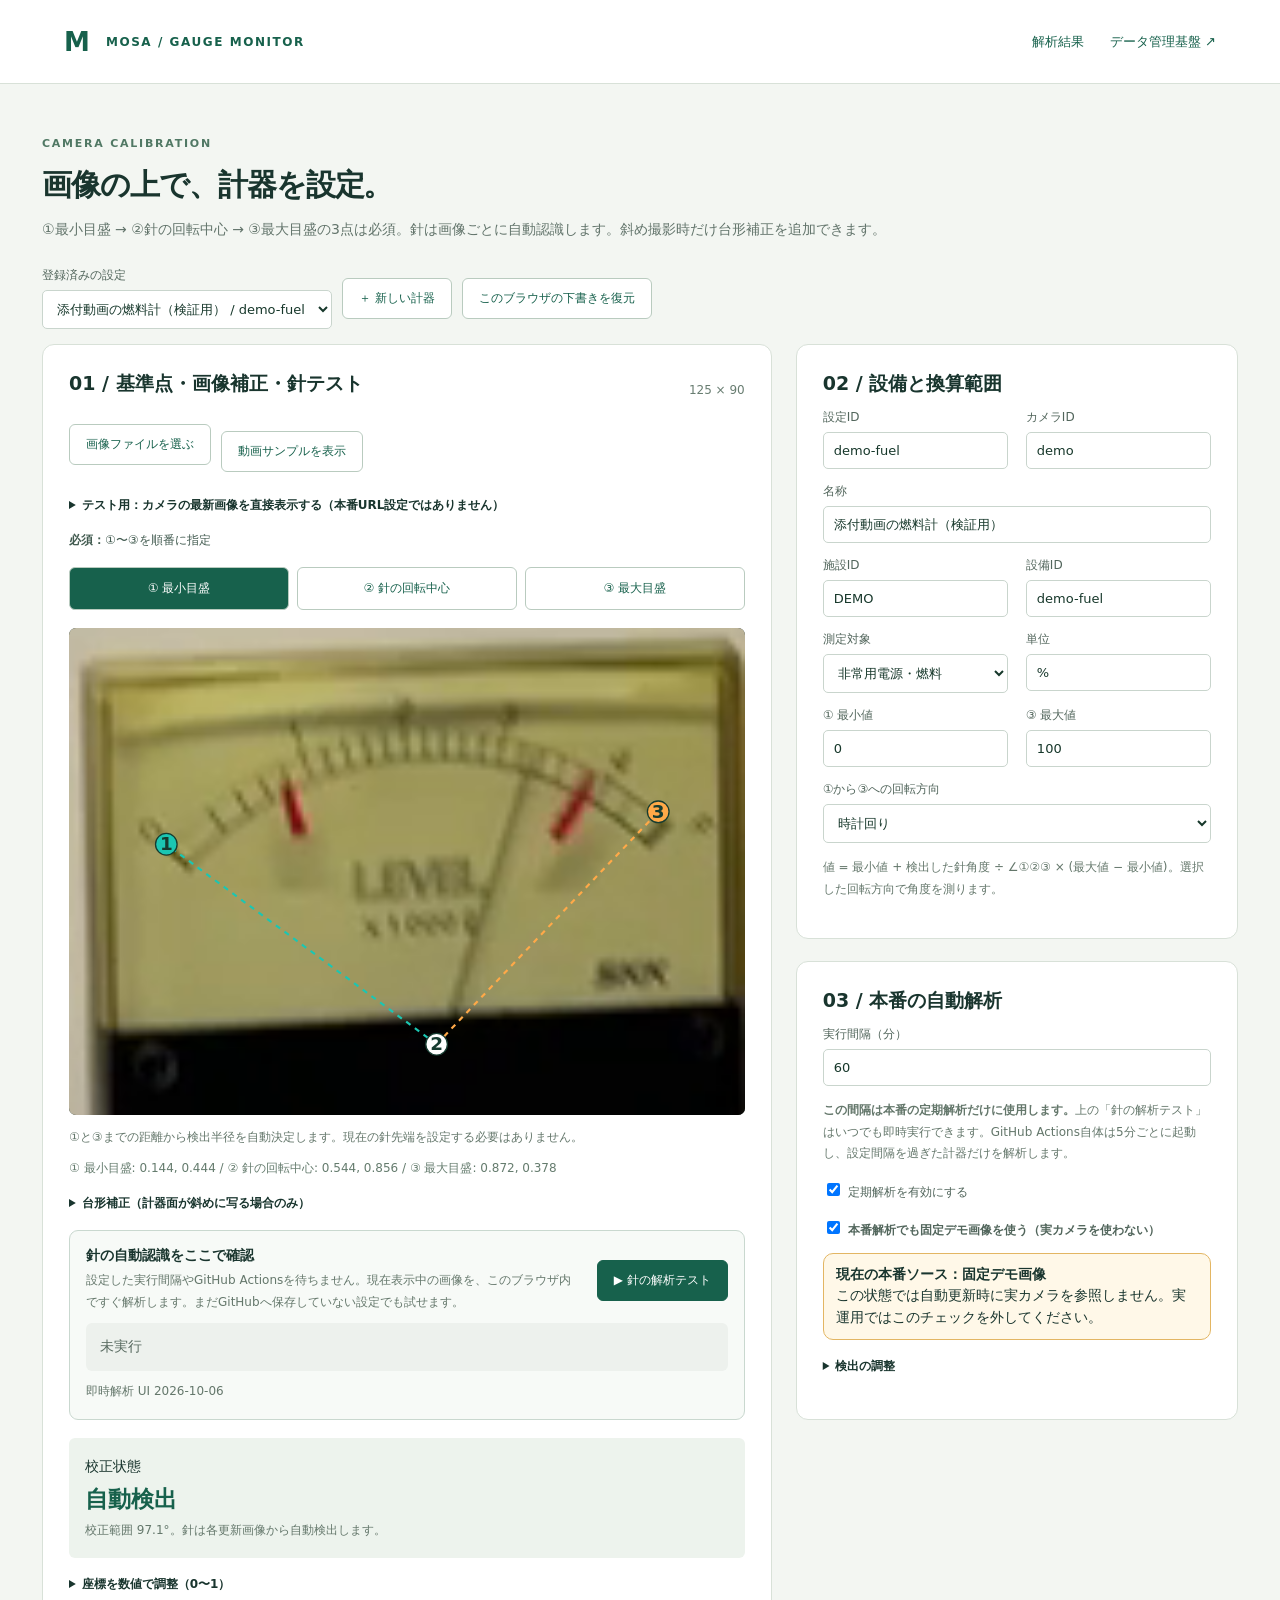
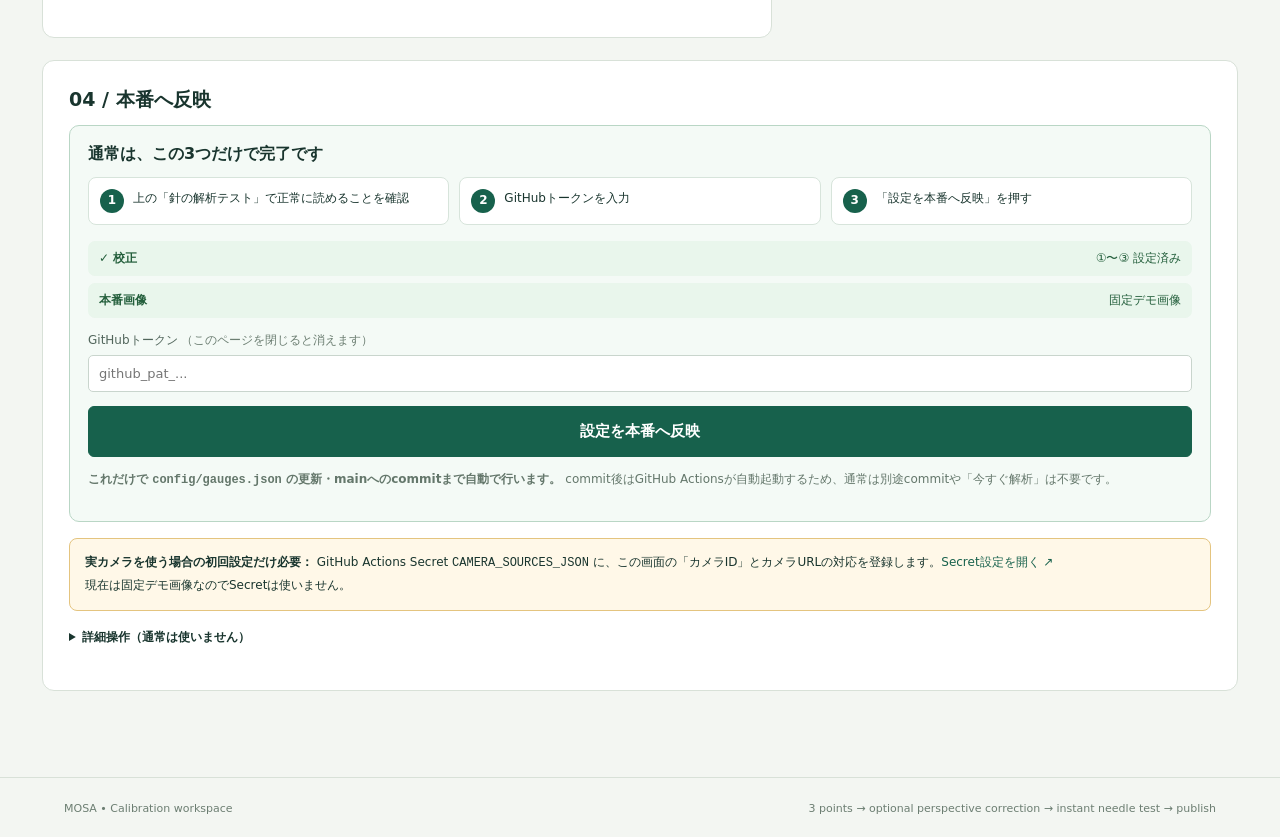
==== docs/settings.html @ cff56ff4 "update" ====
<!doctype html><html lang="ja"><head><meta charset="utf-8"><meta name="viewport" content="width=device-width,initial-scale=1"><title>カメラ・解析設定 | MOSA</title><link rel="stylesheet" href="assets/style.css"></head><body>
<header><a class="brand" href="./">M <span>MOSA / GAUGE MONITOR</span></a><nav><a href="./">解析結果</a><a href="https://mosa-github.github.io/data_test_server_page/">データ管理基盤 ↗</a></nav></header><main>
<div class="subhero"><p class="eyebrow">CAMERA CALIBRATION</p><h1>画像の上で、計器を設定。</h1><p class="muted">①最小目盛 → ②針の回転中心 → ③最大目盛の3点は必須。針は画像ごとに自動認識します。斜め撮影時だけ台形補正を追加できます。</p></div>
<div class="toolbar"><label style="min-width:250px;margin:0">登録済みの設定<select id="gaugeSelect"></select></label><button id="newGauge">＋ 新しい計器</button><button id="restore">このブラウザの下書きを復元</button></div>
<form id="settingsForm"><div class="layout"><div><section class="panel"><div class="section-title"><h2>01 / 基準点・画像補正・針テスト</h2><span id="imageSize"></span></div><div class="toolbar"><label class="button">画像ファイルを選ぶ<input id="imageFile" type="file" accept="image/png,image/jpeg,image/webp" hidden></label><button type="button" id="demoImage">動画サンプルを表示</button></div>
<details><summary>テスト用：カメラの最新画像を直接表示する（本番URL設定ではありません）</summary><div><label>テスト表示用の最新JPEG URL（このタブ内のみ。保存・公開しません）<input id="imageUrl" type="url" autocomplete="off" placeholder="https://camera.mosademy.tech/camera/latest/1?token=..."></label><button type="button" id="loadCamera">画像を取得</button><p class="hint">ここで入力するURLは<strong>即時テスト表示専用</strong>で、本番の自動更新には保存されません。本番は下の「カメラID」とGitHub Actions Secret <code>CAMERA_SOURCES_JSON</code> の対応を使います。ブラウザ内の「針の解析テスト」で画素を読むにはカメラ側のCORS許可が必要です。設置角度・画角が変わったときは再校正が必要です。</p></div></details>
<p class="step-caption"><strong>必須：</strong>①〜③を順番に指定</p><div class="point-buttons"><button type="button" data-point="min" class="active">① 最小目盛</button><button type="button" data-point="center">② 針の回転中心</button><button type="button" data-point="max">③ 最大目盛</button></div>
<div class="stage"><div class="image-wrap"><img id="cameraImage" alt="校正する計器の画像" referrerpolicy="no-referrer"><svg id="overlay" aria-label="画像上をクリックして基準点を指定"></svg></div></div>
<p class="hint">①と③までの距離から検出半径を自動決定します。現在の針先端を設定する必要はありません。</p><div id="pointList" class="point-list"></div>
<details id="perspectiveDetails"><summary>台形補正（計器面が斜めに写る場合のみ）</summary><div><label><input id="perspective_enabled" type="checkbox">台形補正を有効にする</label><p class="hint">正面から撮れていて計器面が長方形ならOFFのままで構いません。ONにした場合、計器の平面部分の四隅を<strong>左上 → 右上 → 右下 → 左下</strong>の順に指定します。①〜③は元画像上で指定したままで、解析時に自動補正します。</p><div id="perspectiveControls"><div class="perspective-buttons"><button type="button" data-warp="tl">左上</button><button type="button" data-warp="tr">右上</button><button type="button" data-warp="br">右下</button><button type="button" data-warp="bl">左下</button></div><div class="toolbar"><button type="button" id="perspectiveFullFrame">画像四隅を初期値にする</button><button type="button" id="clearPerspective">補正点をクリア</button></div><div id="perspectiveStatus" class="source-status"></div><div id="perspectiveList" class="point-list"></div></div></div></details>
<div class="test-box"><div><strong>針の自動認識をここで確認</strong><p class="hint">設定した実行間隔やGitHub Actionsを待ちません。現在表示中の画像を、このブラウザ内ですぐ解析します。まだGitHubへ保存していない設定でも試せます。</p></div><button type="button" id="analyzeTest" class="primary test-button">▶ 針の解析テスト</button><div id="testResult" class="test-result">JavaScriptを読み込み中…</div><div class="hint" id="instantTestVersion">即時解析 UI 2026-10-06</div></div>
<div class="result">校正状態<br><strong id="previewValue">—</strong><div id="angleInfo" class="hint"></div></div><details><summary>座標を数値で調整（0〜1）</summary><div id="coordinateFields" class="grid2"></div></details><canvas id="analysisCanvas" hidden></canvas></section></div>
<div><section class="panel"><h2>02 / 設備と換算範囲</h2><div class="grid2"><label>設定ID<input id="id" required pattern="[A-Za-z0-9_-]{1,80}"></label><label>カメラID<input id="camera_id" required pattern="[A-Za-z0-9_-]{1,80}"></label></div><label>名称<input id="name" required maxlength="120"></label><div class="grid2"><label>施設ID<input id="facility_id" required pattern="[A-Za-z0-9_-]{1,80}"></label><label>設備ID<input id="device_id" required pattern="[A-Za-z0-9_-]{1,80}"></label><label>測定対象<select id="type"><option value="water">貯水・水位</option><option value="generator">非常用電源・燃料</option></select></label><label>単位<input id="unit" required maxlength="20" value="%"></label><label>① 最小値<input id="min_value" type="number" step="any" required></label><label>③ 最大値<input id="max_value" type="number" step="any" required></label></div><label>①から③への回転方向<select id="direction"><option value="cw">時計回り</option><option value="ccw">反時計回り</option></select></label><p class="hint">値 = 最小値 + 検出した針角度 ÷ ∠①②③ × (最大値 − 最小値)。選択した回転方向で角度を測ります。</p></section>
<section class="panel"><h2>03 / 本番の自動解析</h2><label>実行間隔（分）<input id="interval_minutes" type="number" min="5" max="10080" step="1" required></label><p class="hint"><strong>この間隔は本番の定期解析だけに使用します。</strong>上の「針の解析テスト」はいつでも即時実行できます。GitHub Actions自体は5分ごとに起動し、設定間隔を過ぎた計器だけを解析します。</p><label><input id="enabled" type="checkbox">定期解析を有効にする</label><label><input id="is_demo" type="checkbox"><strong>本番解析でも固定デモ画像を使う（実カメラを使わない）</strong></label><div id="productionSourceStatus" class="source-status"></div><details><summary>検出の調整</summary><div><label>針の色<select id="polarity"><option value="dark">背景より暗い</option><option value="light">背景より明るい</option></select></label><label>最低信頼度（0〜1）<input id="min_confidence" type="number" min="0" max="1" step="0.01" required></label><div class="grid2"><label>検出開始半径（①・③の平均半径比）<input id="inner_radius" type="number" min="0.1" max="1.2" step="0.01" required></label><label>検出終了半径（①・③の平均半径比）<input id="outer_radius" type="number" min="0.15" max="1.3" step="0.01" required></label></div></div></details></section></div></div>
<section class="panel"><h2>04 / 本番へ反映</h2>
<div class="simple-publish">
  <h3>通常は、この3つだけで完了です</h3>
  <div class="publish-steps">
    <div><strong>1</strong><span>上の「針の解析テスト」で正常に読めることを確認</span></div>
    <div><strong>2</strong><span>GitHubトークンを入力</span></div>
    <div><strong>3</strong><span>「設定を本番へ反映」を押す</span></div>
  </div>
  <div id="publishReadiness" class="publish-readiness"></div>
  <label>GitHubトークン <span class="muted-inline">（このページを閉じると消えます）</span><input id="githubToken" type="password" autocomplete="off" spellcheck="false" placeholder="github_pat_..."></label>
  <button type="button" id="publish" class="primary publish-main">設定を本番へ反映</button>
  <p class="hint"><strong>これだけで <code>config/gauges.json</code> の更新・mainへのcommitまで自動で行います。</strong> commit後はGitHub Actionsが自動起動するため、通常は別途commitや「今すぐ解析」は不要です。</p>
</div>
<div class="camera-secret-note"><strong>実カメラを使う場合の初回設定だけ必要：</strong> GitHub Actions Secret <code>CAMERA_SOURCES_JSON</code> に、この画面の「カメラID」とカメラURLの対応を登録します。<a href="https://github.com/MOSA-github/fuel_level_monitoring_system/settings/secrets/actions" target="_blank" rel="noopener">Secret設定を開く ↗</a><br><span id="secretExample"></span></div>
<details><summary>詳細操作（通常は使いません）</summary><div>
  <p class="hint">下書き保存、JSON入出力、保存済み設定の強制再解析などの管理者向け操作です。</p>
  <div class="toolbar"><button type="submit">下書きを保存（ブラウザのみ）</button><button type="button" id="export">設定JSONを書き出す</button><label class="button">設定JSONを読み込む<input id="import" type="file" accept="application/json" hidden></label></div>
  <div class="toolbar"><button type="button" id="run">GitHub保存済み設定を今すぐ解析</button><button type="button" id="clearToken">トークンを消去</button><a href="https://github.com/MOSA-github/fuel_level_monitoring_system/actions" target="_blank" rel="noopener">Actionsの実行状況 ↗</a></div>
  <p class="hint">「今すぐ解析」はGitHubに最後に保存された設定を使います。画面上の変更を使う場合は、先に「設定を本番へ反映」を押してください。</p>
</div></details>
</section></form><div id="status" class="status" role="status" aria-live="polite"></div></main><footer>MOSA • Calibration workspace<span>3 points → optional perspective correction → instant needle test → publish</span></footer><script type="module" src="assets/settings-v20261006c.js"></script></body></html>
---- docs/assets/style.css ----
:root{font-family:"Noto Sans JP",system-ui,sans-serif;color:#19352e;background:#f3f6f2;font-size:14px;--green:#17614c;--line:#d8e1d8}*{box-sizing:border-box}body{margin:0}a{color:var(--green);text-decoration:none}a:hover{text-decoration:underline}header{min-height:84px;background:#fff;border-bottom:1px solid var(--line);padding:20px 5vw;display:flex;align-items:center;justify-content:space-between;gap:24px}.brand{font-size:26px;font-weight:700;display:flex;align-items:center;gap:16px}.brand span{font-size:12px;letter-spacing:.13em}nav{display:flex;gap:26px;font-size:13px}main{max-width:1260px;margin:auto;padding:42px 32px 64px}.hero{display:flex;justify-content:space-between;align-items:center;margin-bottom:45px}h1{font-size:40px;line-height:1.5;letter-spacing:-.035em;margin:12px 0}h2{font-size:19px;margin:0 0 12px}h3{font-size:16px}.eyebrow{letter-spacing:.16em;font-size:11px;font-weight:700;color:#507864}.muted,small{color:#62746b}.section-title{display:flex;justify-content:space-between;align-items:center}.section-title span{font-size:12px;color:#687d71}.notice{background:#e7eee4;border-left:3px solid #6c8b54;padding:14px 18px;line-height:1.8;font-size:12px}.panel,.reading{background:white;border:1px solid var(--line);border-radius:12px;padding:26px;margin-bottom:22px}.cards{display:grid;grid-template-columns:repeat(auto-fit,minmax(280px,1fr));gap:20px}.reading .value{font-size:52px;font-weight:600;margin:25px 0 10px;letter-spacing:-.05em}.value small{font-size:20px;margin-left:8px}.badge{display:inline-block;padding:5px 10px;border-radius:20px;font-size:11px;background:#eaf4ec;color:#246044}.badge.error{background:#fbeaea;color:#a64141}.badge.demo{background:#fff0d3;color:#88591e}.meta{display:grid;grid-template-columns:1fr 1fr;gap:12px;border-top:1px solid var(--line);padding-top:16px;font-size:12px}.meta span{display:block;color:#718176;font-size:10px;margin-bottom:5px}button,.button{display:inline-flex;align-items:center;justify-content:center;gap:8px;border:1px solid #b9cbbf;background:white;color:var(--green);border-radius:6px;padding:11px 16px;font:inherit;font-size:12px;cursor:pointer}.primary{background:var(--green);color:white;border-color:var(--green)}button:disabled{opacity:.5;cursor:wait}button:hover,.button:hover{filter:brightness(.95);text-decoration:none}.toolbar{display:flex;flex-wrap:wrap;gap:10px;align-items:center;margin:15px 0}label{display:block;font-size:12px;color:#52665c;margin-bottom:14px}input,select{display:block;width:100%;margin-top:6px;padding:10px;border:1px solid #c9d5cd;border-radius:5px;background:white;color:#17382b;font:inherit;font-size:13px}input[type=checkbox]{width:auto;display:inline;margin-right:8px}input[hidden]{display:none}.grid2{display:grid;grid-template-columns:1fr 1fr;gap:0 18px}.layout{display:grid;grid-template-columns:minmax(0,1.65fr) minmax(280px,1fr);gap:24px}.stage{position:relative;line-height:0;touch-action:none;background:#182b24;min-height:240px;display:flex;align-items:center;justify-content:center;overflow:hidden;border-radius:7px}.image-wrap{position:relative;max-width:100%;width:100%}.stage img{width:100%;display:block}.stage svg{position:absolute;inset:0;width:100%;height:100%;cursor:crosshair}.point-buttons{display:grid;grid-template-columns:repeat(3,1fr);gap:8px;margin:18px 0}.point-buttons button{padding:12px 4px}.point-buttons button.active{background:var(--green);color:white}.point-list{font-size:12px;display:flex;flex-wrap:wrap;gap:12px;color:#657c6e}.result{padding:16px;background:#edf3ed;border-radius:6px;margin-top:18px;line-height:1.8}.result strong{font-size:23px;color:var(--green)}details{margin:18px 0}summary{cursor:pointer;font-weight:600;font-size:12px}details>div{margin-top:18px}.status{position:sticky;bottom:16px;background:#163b30;color:white;padding:14px 20px;border-radius:8px;margin:15px 0;white-space:pre-wrap;line-height:1.7}.status:empty{display:none}.subhero h1{font-size:30px}.subhero{margin-bottom:28px}code{word-break:break-all;font-size:12px}footer{padding:24px 5vw;border-top:1px solid var(--line);font-size:11px;color:#6c7e72;display:flex;justify-content:space-between}.hint{font-size:12px;line-height:1.8;color:#64776b}.preview{width:100%;height:180px;object-fit:contain;background:#e9ede7;border-radius:6px;margin-top:15px}@media(max-width:800px){header{padding:18px 22px;flex-wrap:wrap}nav{gap:18px}.brand span{font-size:10px}main{padding:25px 18px}.layout{grid-template-columns:1fr}.hero{display:block}h1{font-size:32px}.hero .button{margin-top:12px}.point-buttons{grid-template-columns:1fr 1fr}.panel{padding:20px}.grid2{gap:0 12px}.section-title{display:block}footer{gap:15px;flex-wrap:wrap}}.step-caption{font-size:12px;margin:18px 0 8px;color:#425b50}.perspective-buttons{display:grid;grid-template-columns:repeat(4,1fr);gap:8px;margin:12px 0}.perspective-buttons button.active{background:#7b2cbf;color:white;border-color:#7b2cbf}.disabled-controls{opacity:.45}.disabled-controls button{pointer-events:none}.test-box{margin-top:18px;border:1px solid #c9d8cf;background:#f7faf7;border-radius:9px;padding:16px;display:grid;grid-template-columns:minmax(0,1fr) auto;gap:10px 18px;align-items:center}.test-box p{margin:5px 0 0}.test-button{white-space:nowrap}.test-result{grid-column:1/-1;padding:12px 14px;border-radius:6px;background:#edf1ed;color:#586a60;line-height:1.7}.test-result strong{font-size:18px}.test-result.success{background:#e9f6ec;color:#1f653a;border:1px solid #b8dbbf}.test-result.error{background:#fff0ef;color:#9d2d27;border:1px solid #efc0bc}.test-result.running{background:#eef3f0;color:#466056}.publish-guide{background:#f5f8f4;border:1px solid #d7e1d7;border-radius:8px;padding:16px 18px;margin:12px 0 18px}.publish-guide h3{margin:0 0 8px}.publish-guide ol{margin:0;padding-left:22px;line-height:1.85;font-size:12px;color:#4e6358}.publish-guide li+li{margin-top:6px}@media(max-width:800px){.perspective-buttons{grid-template-columns:1fr 1fr}.test-box{grid-template-columns:1fr}.test-button{width:100%}}


.source-status{margin:.65rem 0;padding:.7rem .85rem;border:1px solid #cfdad5;border-radius:10px;background:#f7faf8;line-height:1.55}
.source-status.ok{border-color:#8fc7b1;background:#effaf5}
.source-status.warn{border-color:#e3b663;background:#fff8e8}
.source-status.off{color:#52645c;background:#f4f6f5}

.simple-publish{background:#f4faf6;border:1px solid #b9d6c5;border-radius:10px;padding:18px;margin:12px 0 16px}.simple-publish h3{margin:0 0 12px}.publish-steps{display:grid;grid-template-columns:repeat(3,1fr);gap:10px;margin:10px 0 16px}.publish-steps>div{display:flex;align-items:flex-start;gap:9px;padding:11px;background:white;border:1px solid #d7e4db;border-radius:8px;font-size:12px;line-height:1.6}.publish-steps strong{display:flex;align-items:center;justify-content:center;min-width:24px;height:24px;border-radius:50%;background:var(--green);color:white}.publish-main{width:100%;font-size:15px;font-weight:700;padding:15px 18px}.camera-secret-note{background:#fff8e8;border:1px solid #e4c47f;border-radius:8px;padding:13px 15px;font-size:12px;line-height:1.8;margin-bottom:16px}.publish-readiness{display:grid;gap:7px;margin:10px 0 14px}.ready-row{display:flex;justify-content:space-between;gap:12px;padding:9px 11px;border-radius:7px;font-size:12px}.ready-row.ok{background:#e9f6ec;color:#245f3c}.ready-row.warn{background:#fff0ef;color:#9d2d27}.field-invalid{border:2px solid #c33!important;background:#fff6f5!important;box-shadow:0 0 0 2px rgba(195,51,51,.08)}.muted-inline{font-weight:400;color:#6c7e72}@media(max-width:800px){.publish-steps{grid-template-columns:1fr}.ready-row{display:block}.ready-row strong{display:block;margin-bottom:3px}}
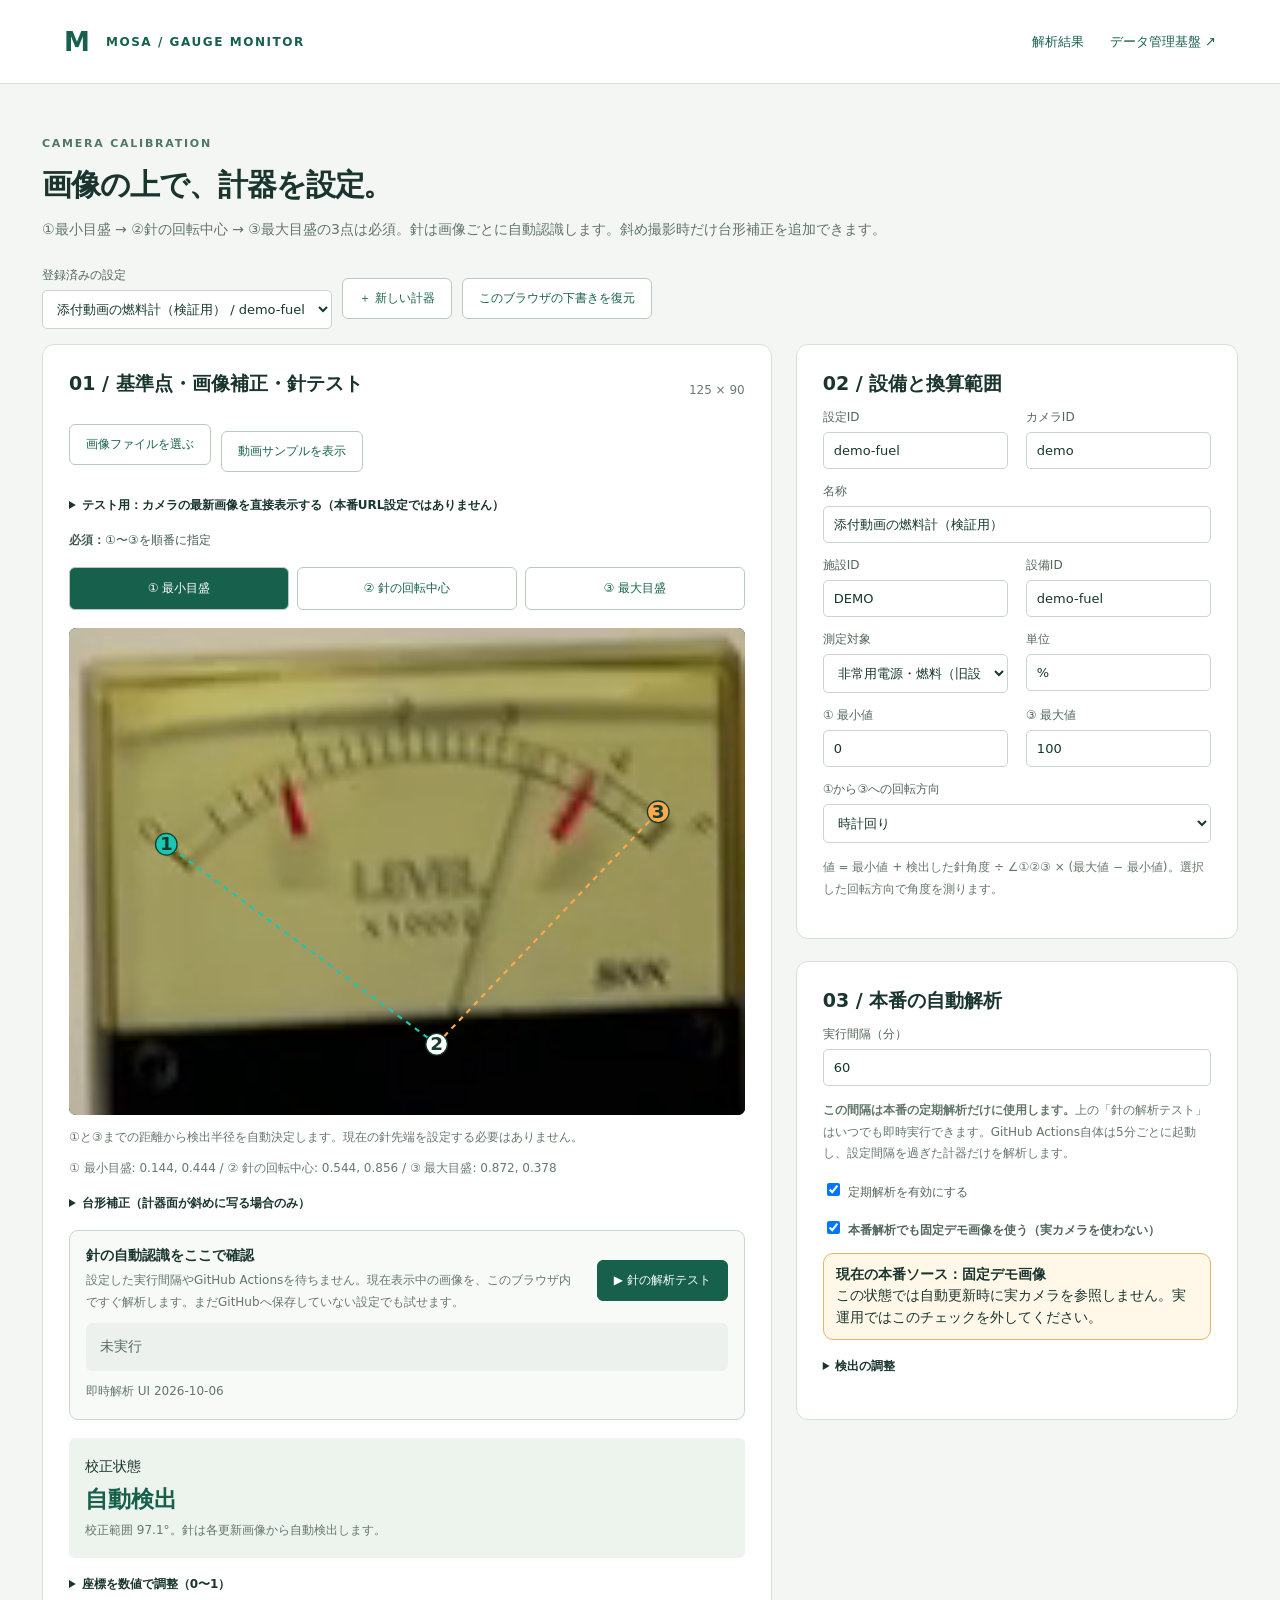
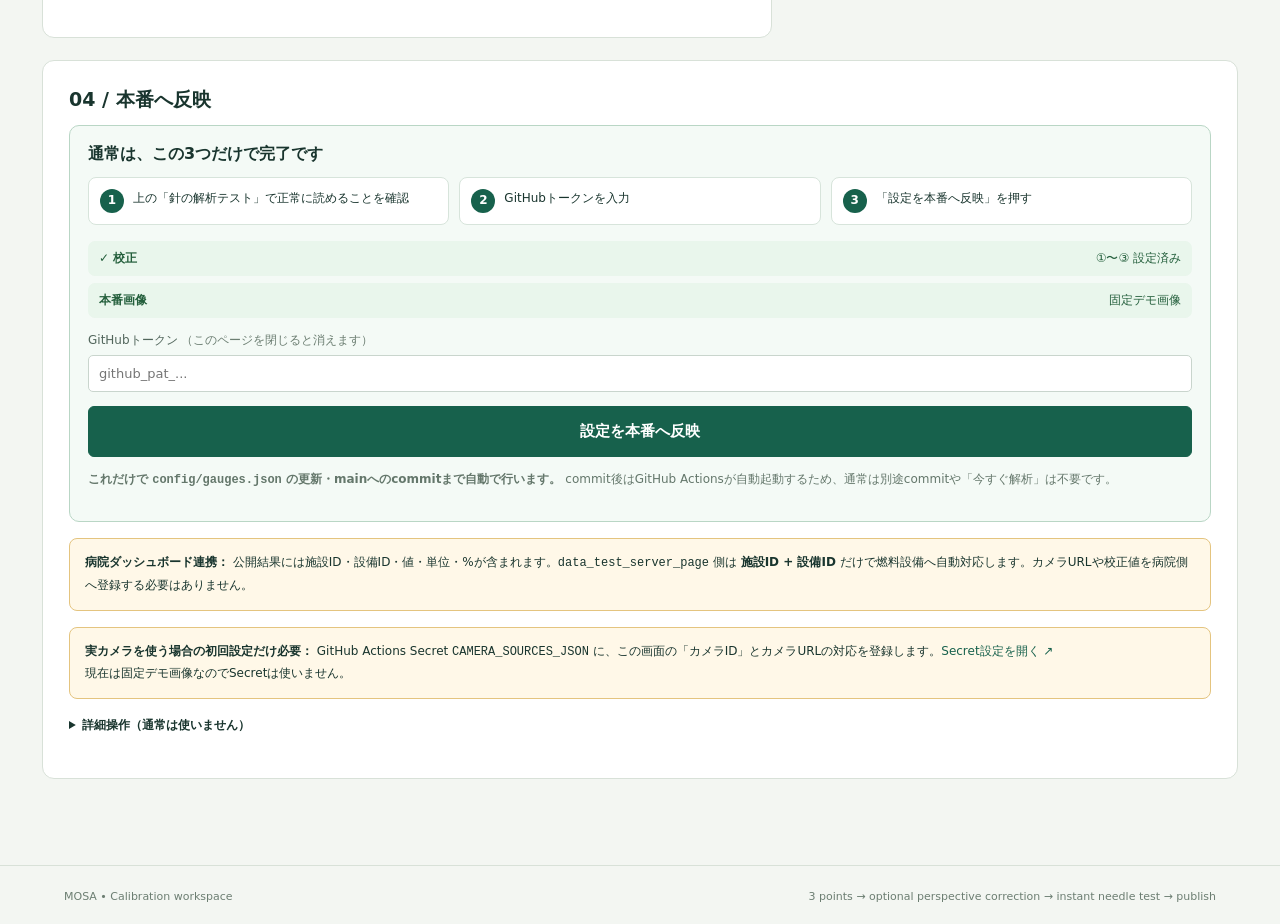
==== commit dd82127e: "update" ====
--- a/docs/settings.html
+++ b/docs/settings.html
@@ -10,7 +10,7 @@
 <details id="perspectiveDetails"><summary>台形補正（計器面が斜めに写る場合のみ）</summary><div><label><input id="perspective_enabled" type="checkbox">台形補正を有効にする</label><p class="hint">正面から撮れていて計器面が長方形ならOFFのままで構いません。ONにした場合、計器の平面部分の四隅を<strong>左上 → 右上 → 右下 → 左下</strong>の順に指定します。①〜③は元画像上で指定したままで、解析時に自動補正します。</p><div id="perspectiveControls"><div class="perspective-buttons"><button type="button" data-warp="tl">左上</button><button type="button" data-warp="tr">右上</button><button type="button" data-warp="br">右下</button><button type="button" data-warp="bl">左下</button></div><div class="toolbar"><button type="button" id="perspectiveFullFrame">画像四隅を初期値にする</button><button type="button" id="clearPerspective">補正点をクリア</button></div><div id="perspectiveStatus" class="source-status"></div><div id="perspectiveList" class="point-list"></div></div></div></details>
 <div class="test-box"><div><strong>針の自動認識をここで確認</strong><p class="hint">設定した実行間隔やGitHub Actionsを待ちません。現在表示中の画像を、このブラウザ内ですぐ解析します。まだGitHubへ保存していない設定でも試せます。</p></div><button type="button" id="analyzeTest" class="primary test-button">▶ 針の解析テスト</button><div id="testResult" class="test-result">JavaScriptを読み込み中…</div><div class="hint" id="instantTestVersion">即時解析 UI 2026-10-06</div></div>
 <div class="result">校正状態<br><strong id="previewValue">—</strong><div id="angleInfo" class="hint"></div></div><details><summary>座標を数値で調整（0〜1）</summary><div id="coordinateFields" class="grid2"></div></details><canvas id="analysisCanvas" hidden></canvas></section></div>
-<div><section class="panel"><h2>02 / 設備と換算範囲</h2><div class="grid2"><label>設定ID<input id="id" required pattern="[A-Za-z0-9_-]{1,80}"></label><label>カメラID<input id="camera_id" required pattern="[A-Za-z0-9_-]{1,80}"></label></div><label>名称<input id="name" required maxlength="120"></label><div class="grid2"><label>施設ID<input id="facility_id" required pattern="[A-Za-z0-9_-]{1,80}"></label><label>設備ID<input id="device_id" required pattern="[A-Za-z0-9_-]{1,80}"></label><label>測定対象<select id="type"><option value="water">貯水・水位</option><option value="generator">非常用電源・燃料</option></select></label><label>単位<input id="unit" required maxlength="20" value="%"></label><label>① 最小値<input id="min_value" type="number" step="any" required></label><label>③ 最大値<input id="max_value" type="number" step="any" required></label></div><label>①から③への回転方向<select id="direction"><option value="cw">時計回り</option><option value="ccw">反時計回り</option></select></label><p class="hint">値 = 最小値 + 検出した針角度 ÷ ∠①②③ × (最大値 − 最小値)。選択した回転方向で角度を測ります。</p></section>
+<div><section class="panel"><h2>02 / 設備と換算範囲</h2><div class="grid2"><label>設定ID<input id="id" required pattern="[A-Za-z0-9_-]{1,80}"></label><label>カメラID<input id="camera_id" required pattern="[A-Za-z0-9_-]{1,80}"></label></div><label>名称<input id="name" required maxlength="120"></label><div class="grid2"><label>施設ID<input id="facility_id" required pattern="[A-Za-z0-9_-]{1,80}"></label><label>設備ID<input id="device_id" required pattern="[A-Za-z0-9_-]{1,80}"></label><label>測定対象<select id="type"><option value="water">貯水・水位</option><option value="fuel">燃料残量</option><option value="generator">非常用電源・燃料（旧設定互換）</option></select></label><label>単位<input id="unit" required maxlength="20" value="%"></label><label>① 最小値<input id="min_value" type="number" step="any" required></label><label>③ 最大値<input id="max_value" type="number" step="any" required></label></div><label>①から③への回転方向<select id="direction"><option value="cw">時計回り</option><option value="ccw">反時計回り</option></select></label><p class="hint">値 = 最小値 + 検出した針角度 ÷ ∠①②③ × (最大値 − 最小値)。選択した回転方向で角度を測ります。</p></section>
 <section class="panel"><h2>03 / 本番の自動解析</h2><label>実行間隔（分）<input id="interval_minutes" type="number" min="5" max="10080" step="1" required></label><p class="hint"><strong>この間隔は本番の定期解析だけに使用します。</strong>上の「針の解析テスト」はいつでも即時実行できます。GitHub Actions自体は5分ごとに起動し、設定間隔を過ぎた計器だけを解析します。</p><label><input id="enabled" type="checkbox">定期解析を有効にする</label><label><input id="is_demo" type="checkbox"><strong>本番解析でも固定デモ画像を使う（実カメラを使わない）</strong></label><div id="productionSourceStatus" class="source-status"></div><details><summary>検出の調整</summary><div><label>針の色<select id="polarity"><option value="dark">背景より暗い</option><option value="light">背景より明るい</option></select></label><label>最低信頼度（0〜1）<input id="min_confidence" type="number" min="0" max="1" step="0.01" required></label><div class="grid2"><label>検出開始半径（①・③の平均半径比）<input id="inner_radius" type="number" min="0.1" max="1.2" step="0.01" required></label><label>検出終了半径（①・③の平均半径比）<input id="outer_radius" type="number" min="0.15" max="1.3" step="0.01" required></label></div></div></details></section></div></div>
 <section class="panel"><h2>04 / 本番へ反映</h2>
 <div class="simple-publish">
@@ -25,6 +25,7 @@
   <button type="button" id="publish" class="primary publish-main">設定を本番へ反映</button>
   <p class="hint"><strong>これだけで <code>config/gauges.json</code> の更新・mainへのcommitまで自動で行います。</strong> commit後はGitHub Actionsが自動起動するため、通常は別途commitや「今すぐ解析」は不要です。</p>
 </div>
+<div class="camera-secret-note"><strong>病院ダッシュボード連携：</strong> 公開結果には施設ID・設備ID・値・単位・%が含まれます。<code>data_test_server_page</code> 側は <strong>施設ID + 設備ID</strong> だけで燃料設備へ自動対応します。カメラURLや校正値を病院側へ登録する必要はありません。</div>
 <div class="camera-secret-note"><strong>実カメラを使う場合の初回設定だけ必要：</strong> GitHub Actions Secret <code>CAMERA_SOURCES_JSON</code> に、この画面の「カメラID」とカメラURLの対応を登録します。<a href="https://github.com/MOSA-github/fuel_level_monitoring_system/settings/secrets/actions" target="_blank" rel="noopener">Secret設定を開く ↗</a><br><span id="secretExample"></span></div>
 <details><summary>詳細操作（通常は使いません）</summary><div>
   <p class="hint">下書き保存、JSON入出力、保存済み設定の強制再解析などの管理者向け操作です。</p>
@@ -32,4 +33,4 @@
   <div class="toolbar"><button type="button" id="run">GitHub保存済み設定を今すぐ解析</button><button type="button" id="clearToken">トークンを消去</button><a href="https://github.com/MOSA-github/fuel_level_monitoring_system/actions" target="_blank" rel="noopener">Actionsの実行状況 ↗</a></div>
   <p class="hint">「今すぐ解析」はGitHubに最後に保存された設定を使います。画面上の変更を使う場合は、先に「設定を本番へ反映」を押してください。</p>
 </div></details>
-</section></form><div id="status" class="status" role="status" aria-live="polite"></div></main><footer>MOSA • Calibration workspace<span>3 points → optional perspective correction → instant needle test → publish</span></footer><script type="module" src="assets/settings-v20261006c.js"></script></body></html>
+</section></form><div id="status" class="status" role="status" aria-live="polite"></div></main><footer>MOSA • Calibration workspace<span>3 points → optional perspective correction → instant needle test → publish</span></footer><script type="module" src="assets/settings-v20261006d.js"></script></body></html>
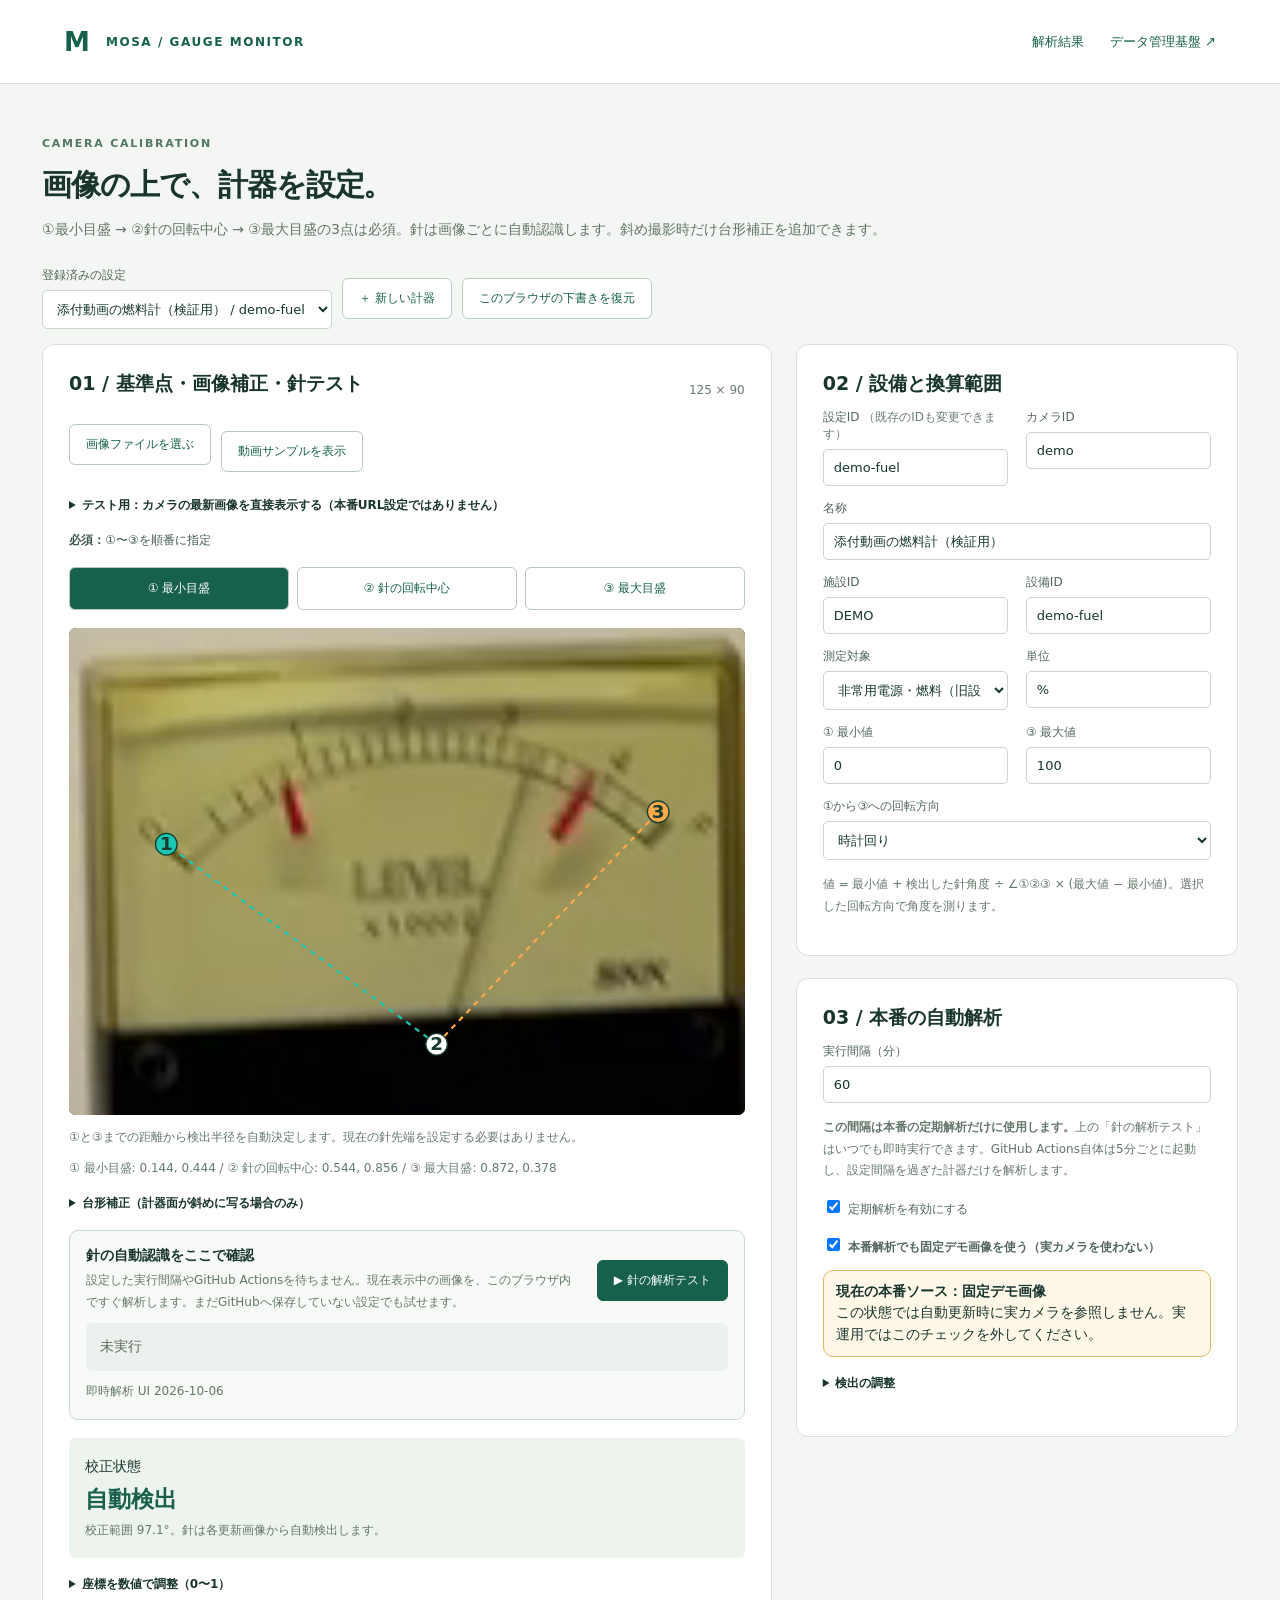
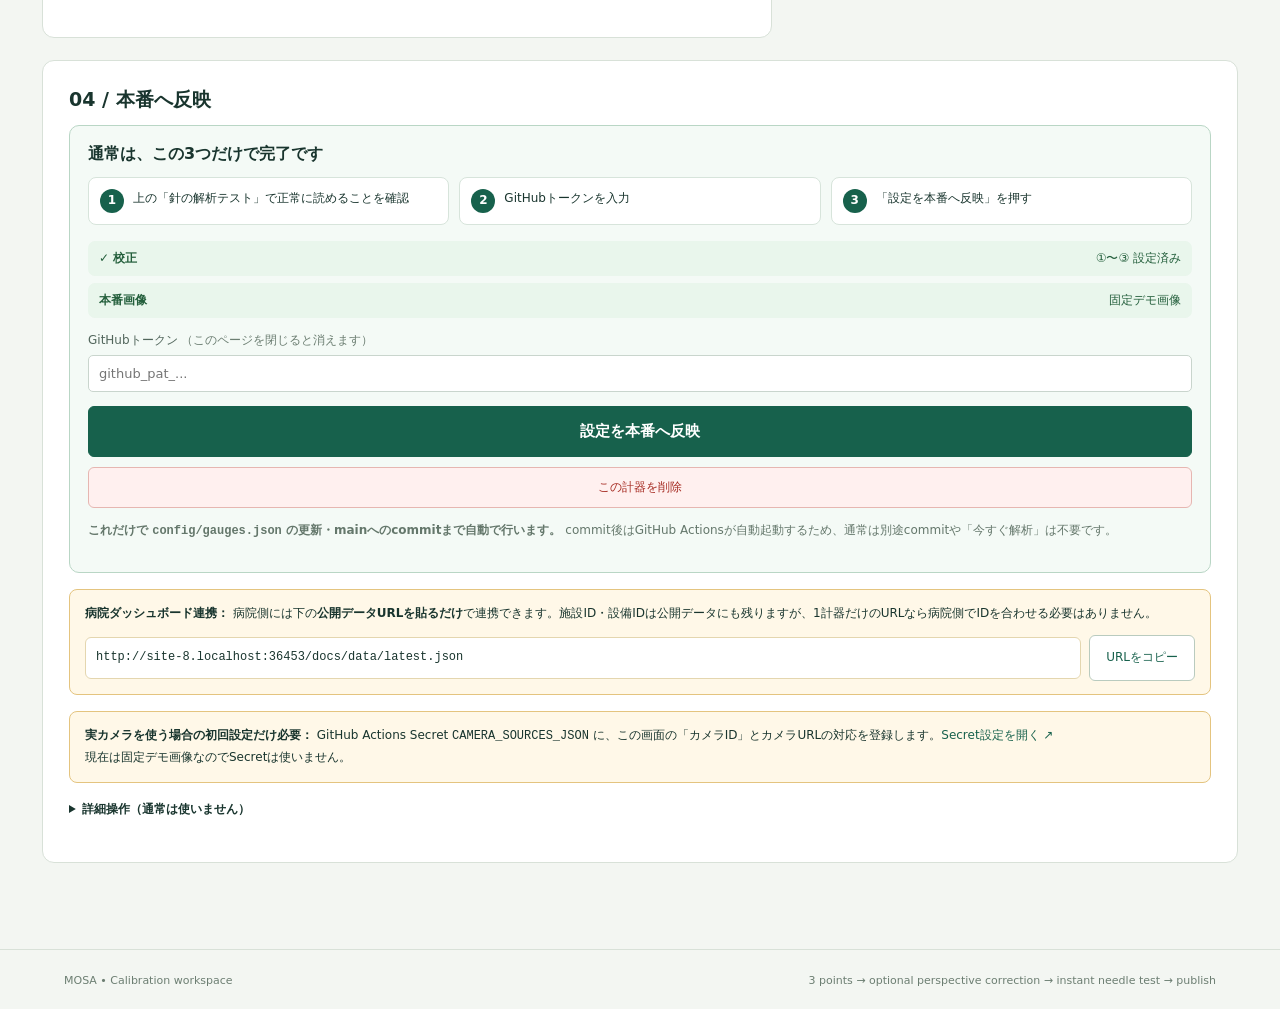
==== commit 69d4acfd: "update" ====
--- a/docs/settings.html
+++ b/docs/settings.html
@@ -10,7 +10,7 @@
 <details id="perspectiveDetails"><summary>台形補正（計器面が斜めに写る場合のみ）</summary><div><label><input id="perspective_enabled" type="checkbox">台形補正を有効にする</label><p class="hint">正面から撮れていて計器面が長方形ならOFFのままで構いません。ONにした場合、計器の平面部分の四隅を<strong>左上 → 右上 → 右下 → 左下</strong>の順に指定します。①〜③は元画像上で指定したままで、解析時に自動補正します。</p><div id="perspectiveControls"><div class="perspective-buttons"><button type="button" data-warp="tl">左上</button><button type="button" data-warp="tr">右上</button><button type="button" data-warp="br">右下</button><button type="button" data-warp="bl">左下</button></div><div class="toolbar"><button type="button" id="perspectiveFullFrame">画像四隅を初期値にする</button><button type="button" id="clearPerspective">補正点をクリア</button></div><div id="perspectiveStatus" class="source-status"></div><div id="perspectiveList" class="point-list"></div></div></div></details>
 <div class="test-box"><div><strong>針の自動認識をここで確認</strong><p class="hint">設定した実行間隔やGitHub Actionsを待ちません。現在表示中の画像を、このブラウザ内ですぐ解析します。まだGitHubへ保存していない設定でも試せます。</p></div><button type="button" id="analyzeTest" class="primary test-button">▶ 針の解析テスト</button><div id="testResult" class="test-result">JavaScriptを読み込み中…</div><div class="hint" id="instantTestVersion">即時解析 UI 2026-10-06</div></div>
 <div class="result">校正状態<br><strong id="previewValue">—</strong><div id="angleInfo" class="hint"></div></div><details><summary>座標を数値で調整（0〜1）</summary><div id="coordinateFields" class="grid2"></div></details><canvas id="analysisCanvas" hidden></canvas></section></div>
-<div><section class="panel"><h2>02 / 設備と換算範囲</h2><div class="grid2"><label>設定ID<input id="id" required pattern="[A-Za-z0-9_-]{1,80}"></label><label>カメラID<input id="camera_id" required pattern="[A-Za-z0-9_-]{1,80}"></label></div><label>名称<input id="name" required maxlength="120"></label><div class="grid2"><label>施設ID<input id="facility_id" required pattern="[A-Za-z0-9_-]{1,80}"></label><label>設備ID<input id="device_id" required pattern="[A-Za-z0-9_-]{1,80}"></label><label>測定対象<select id="type"><option value="water">貯水・水位</option><option value="fuel">燃料残量</option><option value="generator">非常用電源・燃料（旧設定互換）</option></select></label><label>単位<input id="unit" required maxlength="20" value="%"></label><label>① 最小値<input id="min_value" type="number" step="any" required></label><label>③ 最大値<input id="max_value" type="number" step="any" required></label></div><label>①から③への回転方向<select id="direction"><option value="cw">時計回り</option><option value="ccw">反時計回り</option></select></label><p class="hint">値 = 最小値 + 検出した針角度 ÷ ∠①②③ × (最大値 − 最小値)。選択した回転方向で角度を測ります。</p></section>
+<div><section class="panel"><h2>02 / 設備と換算範囲</h2><div class="grid2"><label>設定ID <span class="muted-inline">（既存のIDも変更できます）</span><input id="id" required pattern="[A-Za-z0-9_-]{1,80}"></label><label>カメラID<input id="camera_id" required pattern="[A-Za-z0-9_-]{1,80}"></label></div><label>名称<input id="name" required maxlength="120"></label><div class="grid2"><label>施設ID<input id="facility_id" required pattern="[A-Za-z0-9_-]{1,80}"></label><label>設備ID<input id="device_id" required pattern="[A-Za-z0-9_-]{1,80}"></label><label>測定対象<select id="type"><option value="water">貯水・水位</option><option value="fuel">燃料残量</option><option value="generator">非常用電源・燃料（旧設定互換）</option></select></label><label>単位<input id="unit" required maxlength="20" value="%"></label><label>① 最小値<input id="min_value" type="number" step="any" required></label><label>③ 最大値<input id="max_value" type="number" step="any" required></label></div><label>①から③への回転方向<select id="direction"><option value="cw">時計回り</option><option value="ccw">反時計回り</option></select></label><p class="hint">値 = 最小値 + 検出した針角度 ÷ ∠①②③ × (最大値 − 最小値)。選択した回転方向で角度を測ります。</p></section>
 <section class="panel"><h2>03 / 本番の自動解析</h2><label>実行間隔（分）<input id="interval_minutes" type="number" min="5" max="10080" step="1" required></label><p class="hint"><strong>この間隔は本番の定期解析だけに使用します。</strong>上の「針の解析テスト」はいつでも即時実行できます。GitHub Actions自体は5分ごとに起動し、設定間隔を過ぎた計器だけを解析します。</p><label><input id="enabled" type="checkbox">定期解析を有効にする</label><label><input id="is_demo" type="checkbox"><strong>本番解析でも固定デモ画像を使う（実カメラを使わない）</strong></label><div id="productionSourceStatus" class="source-status"></div><details><summary>検出の調整</summary><div><label>針の色<select id="polarity"><option value="dark">背景より暗い</option><option value="light">背景より明るい</option></select></label><label>最低信頼度（0〜1）<input id="min_confidence" type="number" min="0" max="1" step="0.01" required></label><div class="grid2"><label>検出開始半径（①・③の平均半径比）<input id="inner_radius" type="number" min="0.1" max="1.2" step="0.01" required></label><label>検出終了半径（①・③の平均半径比）<input id="outer_radius" type="number" min="0.15" max="1.3" step="0.01" required></label></div></div></details></section></div></div>
 <section class="panel"><h2>04 / 本番へ反映</h2>
 <div class="simple-publish">
@@ -22,10 +22,10 @@
   </div>
   <div id="publishReadiness" class="publish-readiness"></div>
   <label>GitHubトークン <span class="muted-inline">（このページを閉じると消えます）</span><input id="githubToken" type="password" autocomplete="off" spellcheck="false" placeholder="github_pat_..."></label>
-  <button type="button" id="publish" class="primary publish-main">設定を本番へ反映</button>
+  <button type="button" id="publish" class="primary publish-main">設定を本番へ反映</button><button type="button" id="deleteGauge" class="danger-button publish-delete">この計器を削除</button>
   <p class="hint"><strong>これだけで <code>config/gauges.json</code> の更新・mainへのcommitまで自動で行います。</strong> commit後はGitHub Actionsが自動起動するため、通常は別途commitや「今すぐ解析」は不要です。</p>
 </div>
-<div class="camera-secret-note"><strong>病院ダッシュボード連携：</strong> 公開結果には施設ID・設備ID・値・単位・%が含まれます。<code>data_test_server_page</code> 側は <strong>施設ID + 設備ID</strong> だけで燃料設備へ自動対応します。カメラURLや校正値を病院側へ登録する必要はありません。</div>
+<div class="camera-secret-note"><strong>病院ダッシュボード連携：</strong> 病院側には下の<strong>公開データURLを貼るだけ</strong>で連携できます。施設ID・設備IDは公開データにも残りますが、1計器だけのURLなら病院側でIDを合わせる必要はありません。<div class="public-url-row"><code id="publicDataUrl"></code><button type="button" id="copyPublicUrl">URLをコピー</button></div></div>
 <div class="camera-secret-note"><strong>実カメラを使う場合の初回設定だけ必要：</strong> GitHub Actions Secret <code>CAMERA_SOURCES_JSON</code> に、この画面の「カメラID」とカメラURLの対応を登録します。<a href="https://github.com/MOSA-github/fuel_level_monitoring_system/settings/secrets/actions" target="_blank" rel="noopener">Secret設定を開く ↗</a><br><span id="secretExample"></span></div>
 <details><summary>詳細操作（通常は使いません）</summary><div>
   <p class="hint">下書き保存、JSON入出力、保存済み設定の強制再解析などの管理者向け操作です。</p>
@@ -33,4 +33,4 @@
   <div class="toolbar"><button type="button" id="run">GitHub保存済み設定を今すぐ解析</button><button type="button" id="clearToken">トークンを消去</button><a href="https://github.com/MOSA-github/fuel_level_monitoring_system/actions" target="_blank" rel="noopener">Actionsの実行状況 ↗</a></div>
   <p class="hint">「今すぐ解析」はGitHubに最後に保存された設定を使います。画面上の変更を使う場合は、先に「設定を本番へ反映」を押してください。</p>
 </div></details>
-</section></form><div id="status" class="status" role="status" aria-live="polite"></div></main><footer>MOSA • Calibration workspace<span>3 points → optional perspective correction → instant needle test → publish</span></footer><script type="module" src="assets/settings-v20261006d.js"></script></body></html>
+</section></form><div id="status" class="status" role="status" aria-live="polite"></div></main><footer>MOSA • Calibration workspace<span>3 points → optional perspective correction → instant needle test → publish</span></footer><script type="module" src="assets/settings-v20261006e.js"></script></body></html>
--- a/docs/assets/style.css
+++ b/docs/assets/style.css
@@ -7,3 +7,5 @@
 .source-status.off{color:#52645c;background:#f4f6f5}
 
 .simple-publish{background:#f4faf6;border:1px solid #b9d6c5;border-radius:10px;padding:18px;margin:12px 0 16px}.simple-publish h3{margin:0 0 12px}.publish-steps{display:grid;grid-template-columns:repeat(3,1fr);gap:10px;margin:10px 0 16px}.publish-steps>div{display:flex;align-items:flex-start;gap:9px;padding:11px;background:white;border:1px solid #d7e4db;border-radius:8px;font-size:12px;line-height:1.6}.publish-steps strong{display:flex;align-items:center;justify-content:center;min-width:24px;height:24px;border-radius:50%;background:var(--green);color:white}.publish-main{width:100%;font-size:15px;font-weight:700;padding:15px 18px}.camera-secret-note{background:#fff8e8;border:1px solid #e4c47f;border-radius:8px;padding:13px 15px;font-size:12px;line-height:1.8;margin-bottom:16px}.publish-readiness{display:grid;gap:7px;margin:10px 0 14px}.ready-row{display:flex;justify-content:space-between;gap:12px;padding:9px 11px;border-radius:7px;font-size:12px}.ready-row.ok{background:#e9f6ec;color:#245f3c}.ready-row.warn{background:#fff0ef;color:#9d2d27}.field-invalid{border:2px solid #c33!important;background:#fff6f5!important;box-shadow:0 0 0 2px rgba(195,51,51,.08)}.muted-inline{font-weight:400;color:#6c7e72}@media(max-width:800px){.publish-steps{grid-template-columns:1fr}.ready-row{display:block}.ready-row strong{display:block;margin-bottom:3px}}
+
+.danger-button{background:#fff0ef;color:#a62b22;border-color:#e6b6b1}.publish-delete{width:100%;margin-top:10px}.public-url-row{display:flex;gap:8px;align-items:center;margin-top:10px}.public-url-row code{flex:1;background:#fff;padding:9px 10px;border-radius:6px;border:1px solid #e4d6af;overflow-wrap:anywhere}@media(max-width:800px){.public-url-row{flex-direction:column;align-items:stretch}}
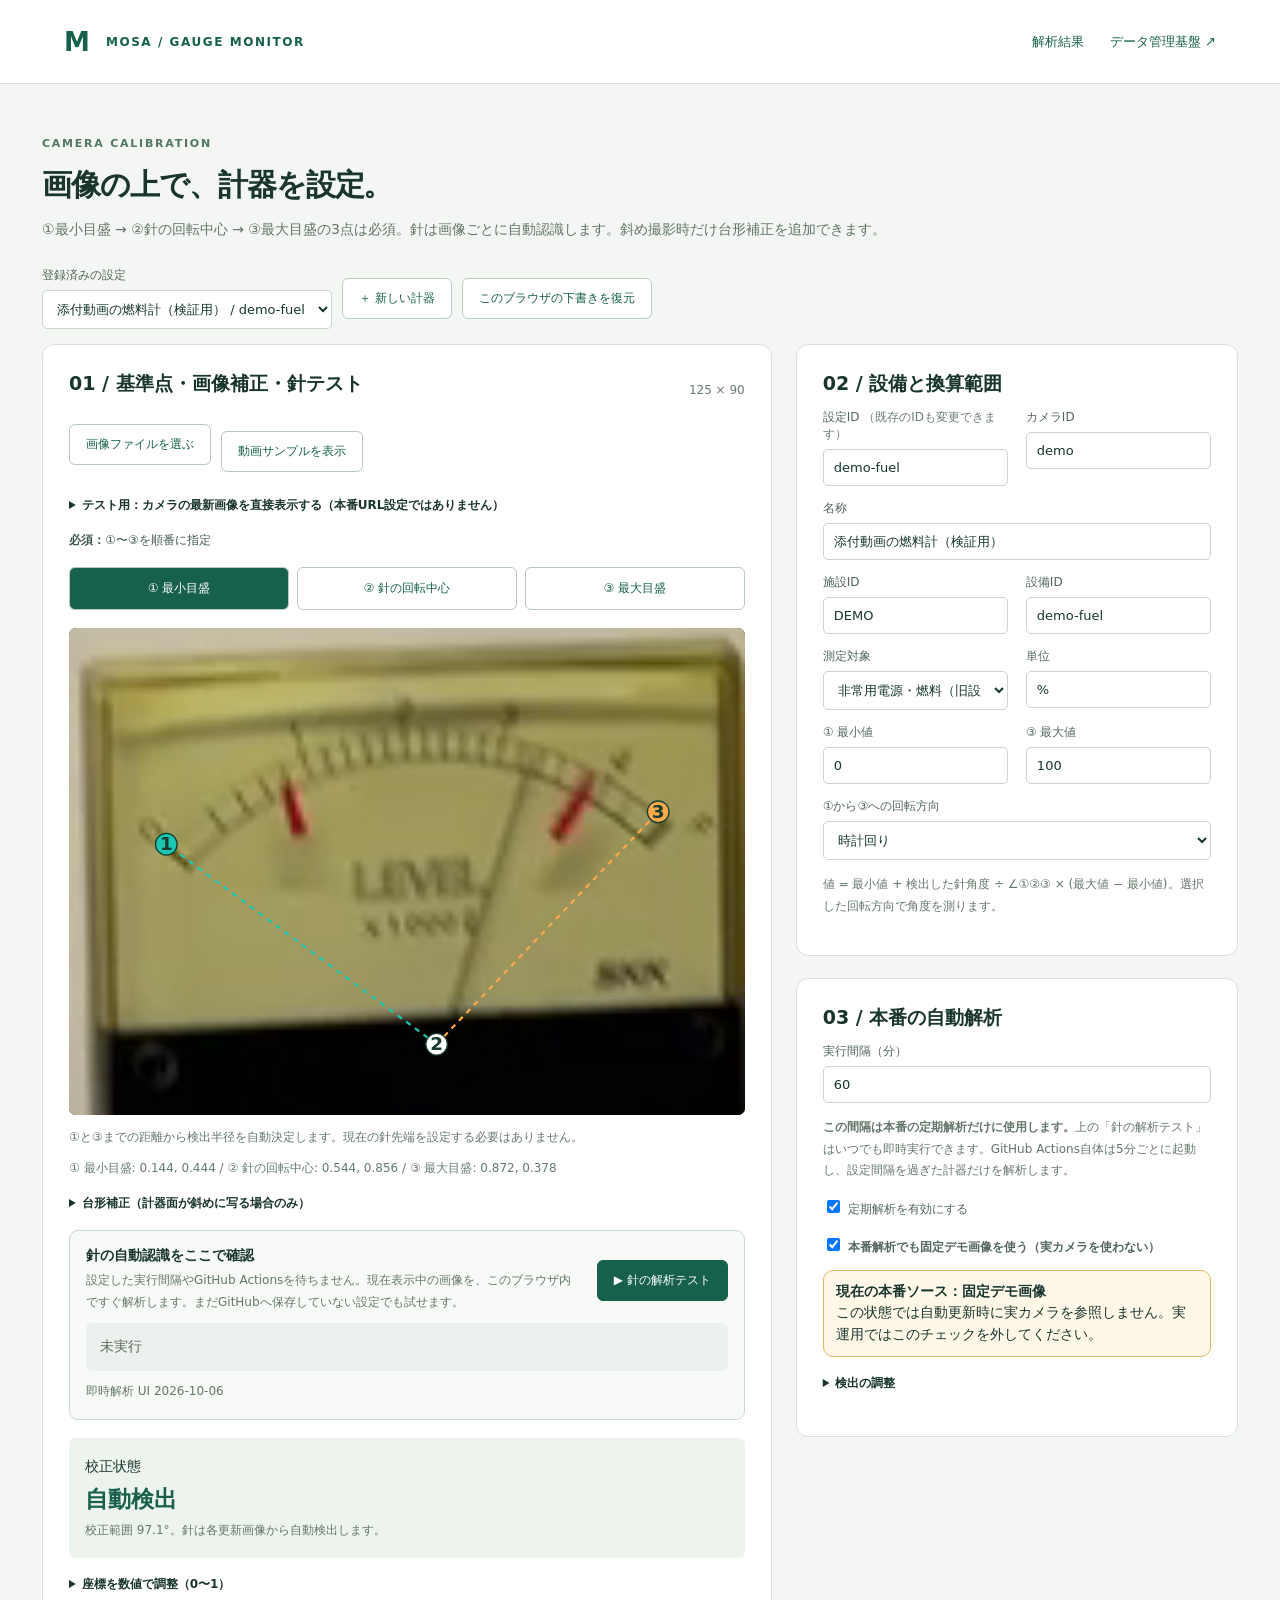
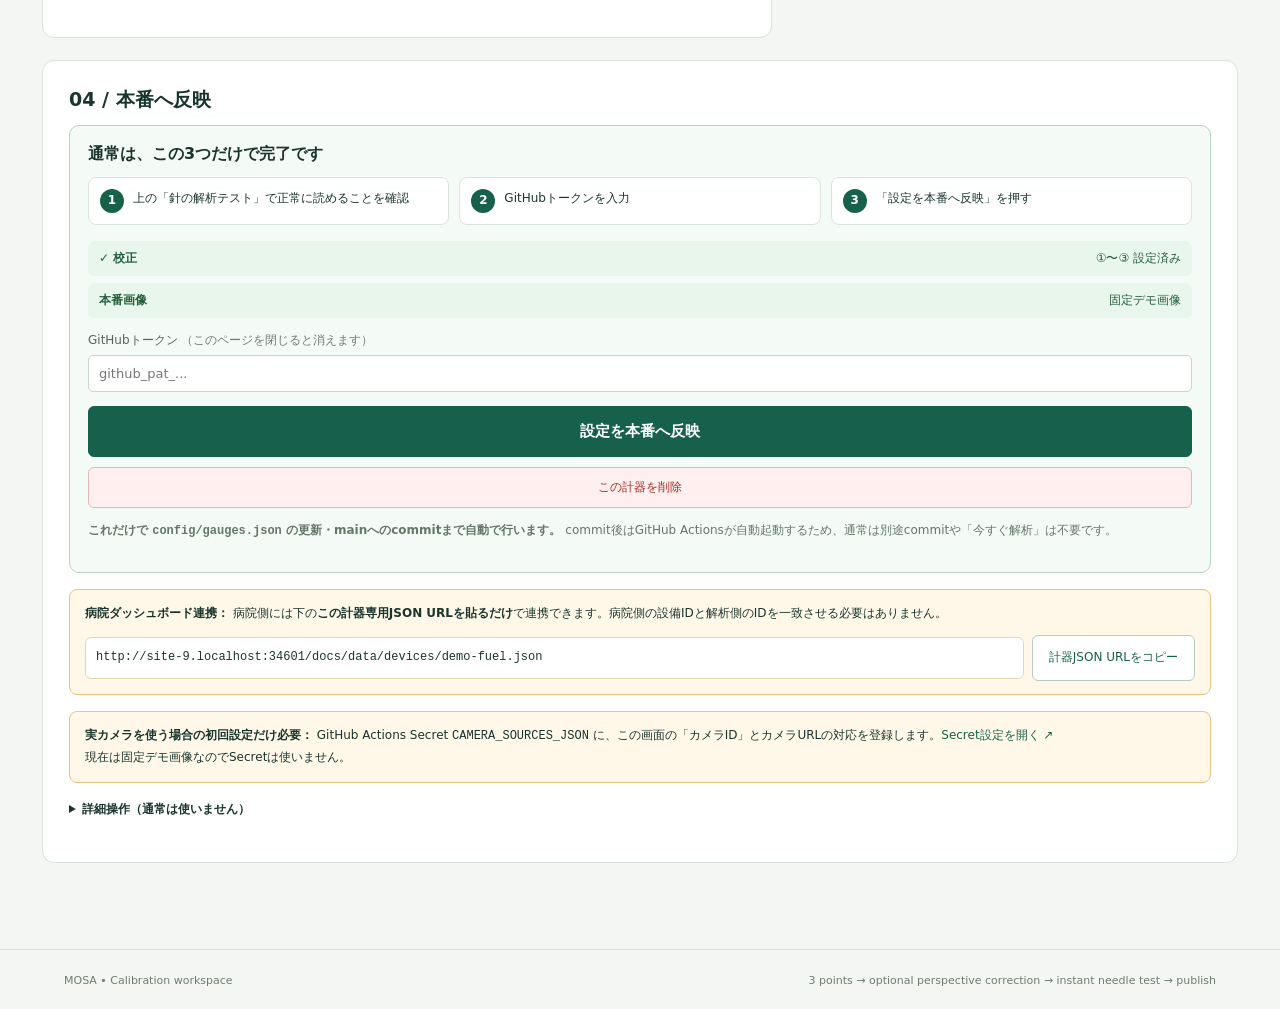
==== commit f9a875a9: "update" ====
--- a/docs/settings.html
+++ b/docs/settings.html
@@ -25,7 +25,7 @@
   <button type="button" id="publish" class="primary publish-main">設定を本番へ反映</button><button type="button" id="deleteGauge" class="danger-button publish-delete">この計器を削除</button>
   <p class="hint"><strong>これだけで <code>config/gauges.json</code> の更新・mainへのcommitまで自動で行います。</strong> commit後はGitHub Actionsが自動起動するため、通常は別途commitや「今すぐ解析」は不要です。</p>
 </div>
-<div class="camera-secret-note"><strong>病院ダッシュボード連携：</strong> 病院側には下の<strong>公開データURLを貼るだけ</strong>で連携できます。施設ID・設備IDは公開データにも残りますが、1計器だけのURLなら病院側でIDを合わせる必要はありません。<div class="public-url-row"><code id="publicDataUrl"></code><button type="button" id="copyPublicUrl">URLをコピー</button></div></div>
+<div class="camera-secret-note"><strong>病院ダッシュボード連携：</strong> 病院側には下の<strong>この計器専用JSON URLを貼るだけ</strong>で連携できます。病院側の設備IDと解析側のIDを一致させる必要はありません。<div class="public-url-row"><code id="publicDataUrl"></code><button type="button" id="copyPublicUrl">計器JSON URLをコピー</button></div></div>
 <div class="camera-secret-note"><strong>実カメラを使う場合の初回設定だけ必要：</strong> GitHub Actions Secret <code>CAMERA_SOURCES_JSON</code> に、この画面の「カメラID」とカメラURLの対応を登録します。<a href="https://github.com/MOSA-github/fuel_level_monitoring_system/settings/secrets/actions" target="_blank" rel="noopener">Secret設定を開く ↗</a><br><span id="secretExample"></span></div>
 <details><summary>詳細操作（通常は使いません）</summary><div>
   <p class="hint">下書き保存、JSON入出力、保存済み設定の強制再解析などの管理者向け操作です。</p>
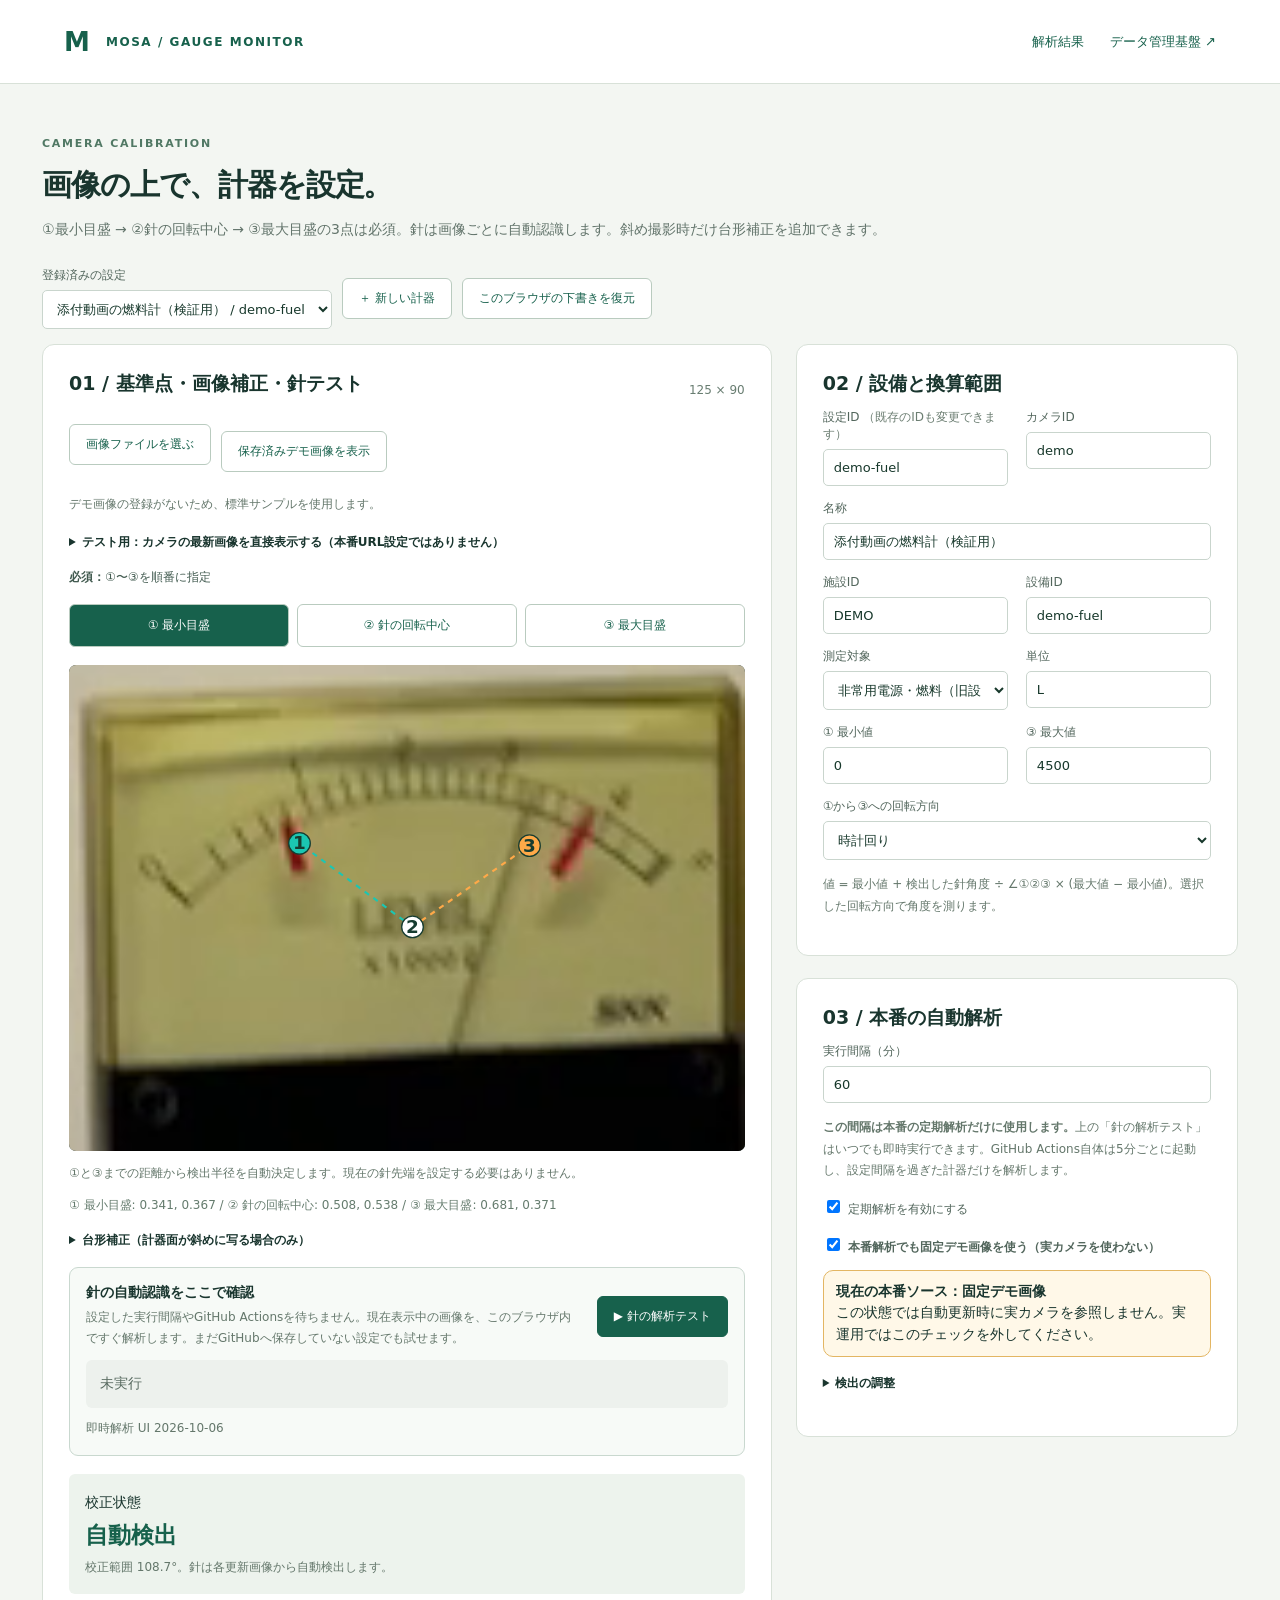
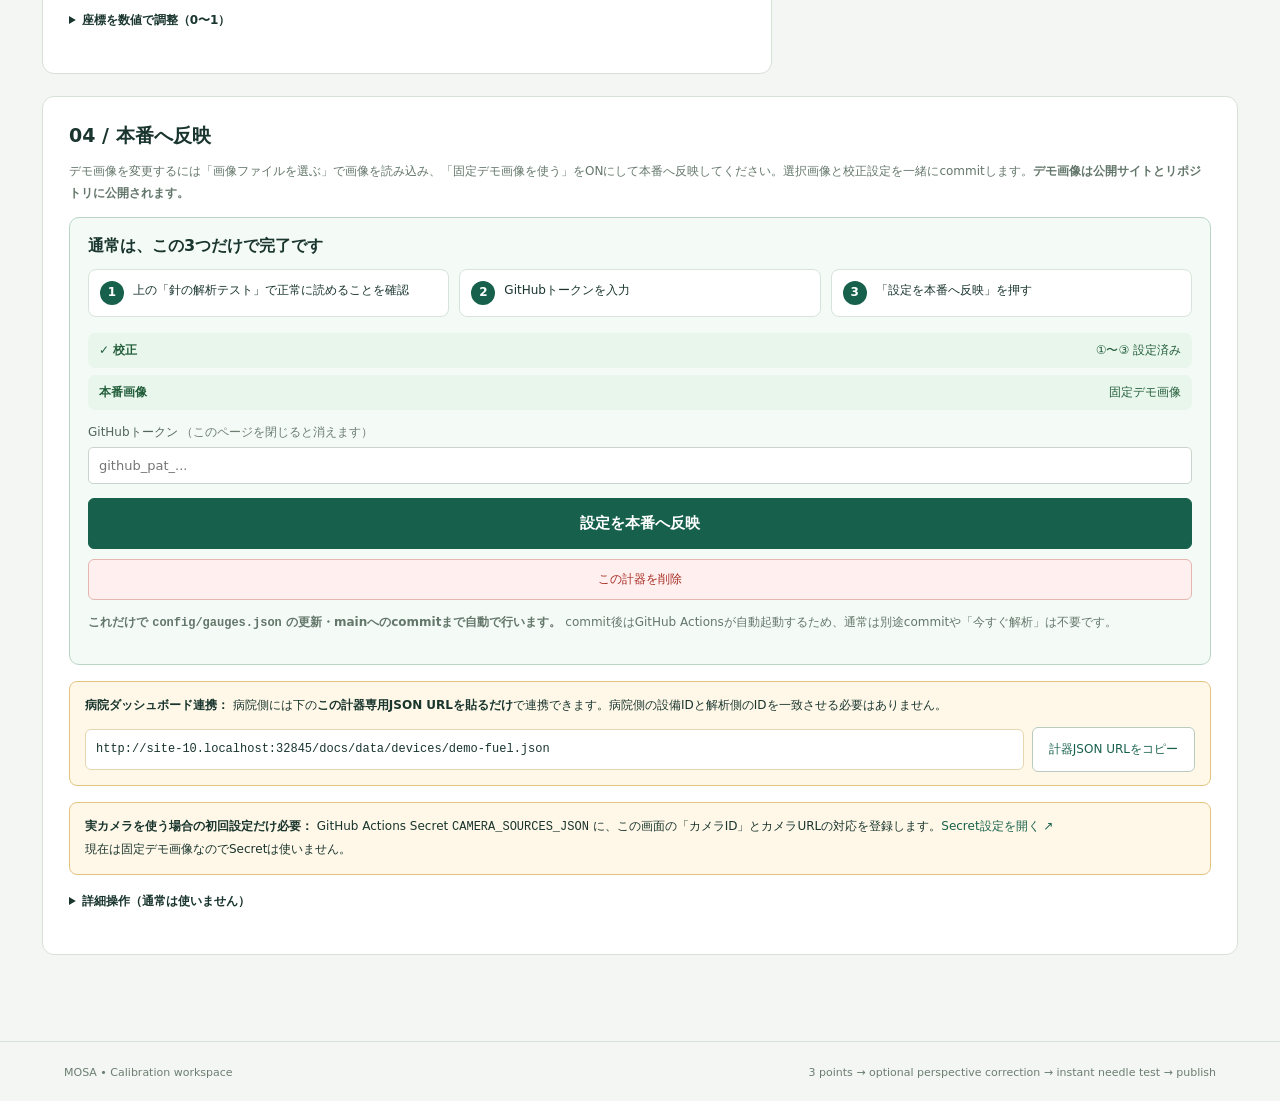
==== commit c8771c0b: "Persist uploaded demo images with gauge calibration" ====
--- a/docs/settings.html
+++ b/docs/settings.html
@@ -2,7 +2,7 @@
 <header><a class="brand" href="./">M <span>MOSA / GAUGE MONITOR</span></a><nav><a href="./">解析結果</a><a href="https://mosa-github.github.io/data_test_server_page/">データ管理基盤 ↗</a></nav></header><main>
 <div class="subhero"><p class="eyebrow">CAMERA CALIBRATION</p><h1>画像の上で、計器を設定。</h1><p class="muted">①最小目盛 → ②針の回転中心 → ③最大目盛の3点は必須。針は画像ごとに自動認識します。斜め撮影時だけ台形補正を追加できます。</p></div>
 <div class="toolbar"><label style="min-width:250px;margin:0">登録済みの設定<select id="gaugeSelect"></select></label><button id="newGauge">＋ 新しい計器</button><button id="restore">このブラウザの下書きを復元</button></div>
-<form id="settingsForm"><div class="layout"><div><section class="panel"><div class="section-title"><h2>01 / 基準点・画像補正・針テスト</h2><span id="imageSize"></span></div><div class="toolbar"><label class="button">画像ファイルを選ぶ<input id="imageFile" type="file" accept="image/png,image/jpeg,image/webp" hidden></label><button type="button" id="demoImage">動画サンプルを表示</button></div>
+<form id="settingsForm"><div class="layout"><div><section class="panel"><div class="section-title"><h2>01 / 基準点・画像補正・針テスト</h2><span id="imageSize"></span></div><div class="toolbar"><label class="button">画像ファイルを選ぶ<input id="imageFile" type="file" accept="image/png,image/jpeg,image/webp" hidden></label><button type="button" id="demoImage">保存済みデモ画像を表示</button></div><p id="demoImageStatus" class="hint" role="status"></p>
 <details><summary>テスト用：カメラの最新画像を直接表示する（本番URL設定ではありません）</summary><div><label>テスト表示用の最新JPEG URL（このタブ内のみ。保存・公開しません）<input id="imageUrl" type="url" autocomplete="off" placeholder="https://camera.mosademy.tech/camera/latest/1?token=..."></label><button type="button" id="loadCamera">画像を取得</button><p class="hint">ここで入力するURLは<strong>即時テスト表示専用</strong>で、本番の自動更新には保存されません。本番は下の「カメラID」とGitHub Actions Secret <code>CAMERA_SOURCES_JSON</code> の対応を使います。ブラウザ内の「針の解析テスト」で画素を読むにはカメラ側のCORS許可が必要です。設置角度・画角が変わったときは再校正が必要です。</p></div></details>
 <p class="step-caption"><strong>必須：</strong>①〜③を順番に指定</p><div class="point-buttons"><button type="button" data-point="min" class="active">① 最小目盛</button><button type="button" data-point="center">② 針の回転中心</button><button type="button" data-point="max">③ 最大目盛</button></div>
 <div class="stage"><div class="image-wrap"><img id="cameraImage" alt="校正する計器の画像" referrerpolicy="no-referrer"><svg id="overlay" aria-label="画像上をクリックして基準点を指定"></svg></div></div>
@@ -13,6 +13,7 @@
 <div><section class="panel"><h2>02 / 設備と換算範囲</h2><div class="grid2"><label>設定ID <span class="muted-inline">（既存のIDも変更できます）</span><input id="id" required pattern="[A-Za-z0-9_-]{1,80}"></label><label>カメラID<input id="camera_id" required pattern="[A-Za-z0-9_-]{1,80}"></label></div><label>名称<input id="name" required maxlength="120"></label><div class="grid2"><label>施設ID<input id="facility_id" required pattern="[A-Za-z0-9_-]{1,80}"></label><label>設備ID<input id="device_id" required pattern="[A-Za-z0-9_-]{1,80}"></label><label>測定対象<select id="type"><option value="water">貯水・水位</option><option value="fuel">燃料残量</option><option value="generator">非常用電源・燃料（旧設定互換）</option></select></label><label>単位<input id="unit" required maxlength="20" value="%"></label><label>① 最小値<input id="min_value" type="number" step="any" required></label><label>③ 最大値<input id="max_value" type="number" step="any" required></label></div><label>①から③への回転方向<select id="direction"><option value="cw">時計回り</option><option value="ccw">反時計回り</option></select></label><p class="hint">値 = 最小値 + 検出した針角度 ÷ ∠①②③ × (最大値 − 最小値)。選択した回転方向で角度を測ります。</p></section>
 <section class="panel"><h2>03 / 本番の自動解析</h2><label>実行間隔（分）<input id="interval_minutes" type="number" min="5" max="10080" step="1" required></label><p class="hint"><strong>この間隔は本番の定期解析だけに使用します。</strong>上の「針の解析テスト」はいつでも即時実行できます。GitHub Actions自体は5分ごとに起動し、設定間隔を過ぎた計器だけを解析します。</p><label><input id="enabled" type="checkbox">定期解析を有効にする</label><label><input id="is_demo" type="checkbox"><strong>本番解析でも固定デモ画像を使う（実カメラを使わない）</strong></label><div id="productionSourceStatus" class="source-status"></div><details><summary>検出の調整</summary><div><label>針の色<select id="polarity"><option value="dark">背景より暗い</option><option value="light">背景より明るい</option></select></label><label>最低信頼度（0〜1）<input id="min_confidence" type="number" min="0" max="1" step="0.01" required></label><div class="grid2"><label>検出開始半径（①・③の平均半径比）<input id="inner_radius" type="number" min="0.1" max="1.2" step="0.01" required></label><label>検出終了半径（①・③の平均半径比）<input id="outer_radius" type="number" min="0.15" max="1.3" step="0.01" required></label></div></div></details></section></div></div>
 <section class="panel"><h2>04 / 本番へ反映</h2>
+<p class="hint">デモ画像を変更するには「画像ファイルを選ぶ」で画像を読み込み、「固定デモ画像を使う」をONにして本番へ反映してください。選択画像と校正設定を一緒にcommitします。<strong>デモ画像は公開サイトとリポジトリに公開されます。</strong></p>
 <div class="simple-publish">
   <h3>通常は、この3つだけで完了です</h3>
   <div class="publish-steps">
@@ -33,4 +34,4 @@
   <div class="toolbar"><button type="button" id="run">GitHub保存済み設定を今すぐ解析</button><button type="button" id="clearToken">トークンを消去</button><a href="https://github.com/MOSA-github/fuel_level_monitoring_system/actions" target="_blank" rel="noopener">Actionsの実行状況 ↗</a></div>
   <p class="hint">「今すぐ解析」はGitHubに最後に保存された設定を使います。画面上の変更を使う場合は、先に「設定を本番へ反映」を押してください。</p>
 </div></details>
-</section></form><div id="status" class="status" role="status" aria-live="polite"></div></main><footer>MOSA • Calibration workspace<span>3 points → optional perspective correction → instant needle test → publish</span></footer><script type="module" src="assets/settings-v20261006e.js"></script></body></html>
+</section></form><div id="status" class="status" role="status" aria-live="polite"></div></main><footer>MOSA • Calibration workspace<span>3 points → optional perspective correction → instant needle test → publish</span></footer><script type="module" src="assets/settings-v20261013.js"></script></body></html>
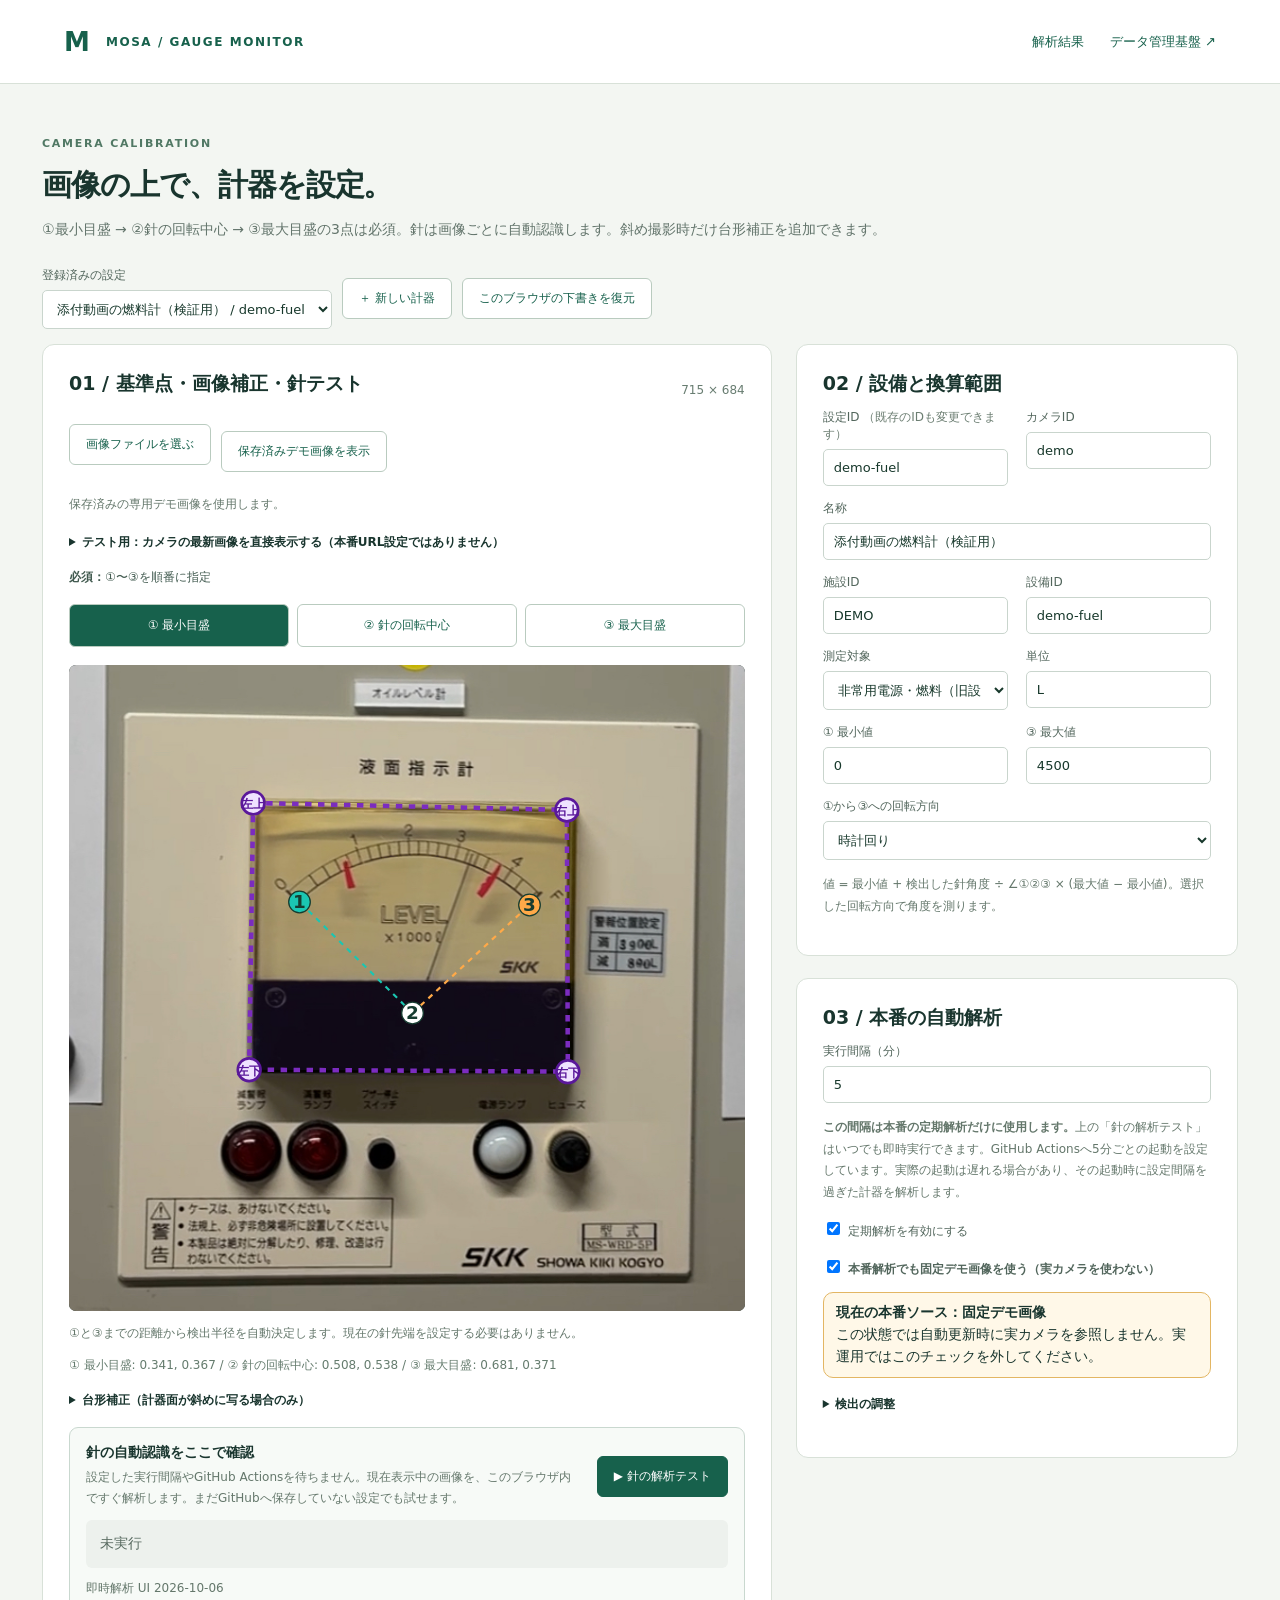
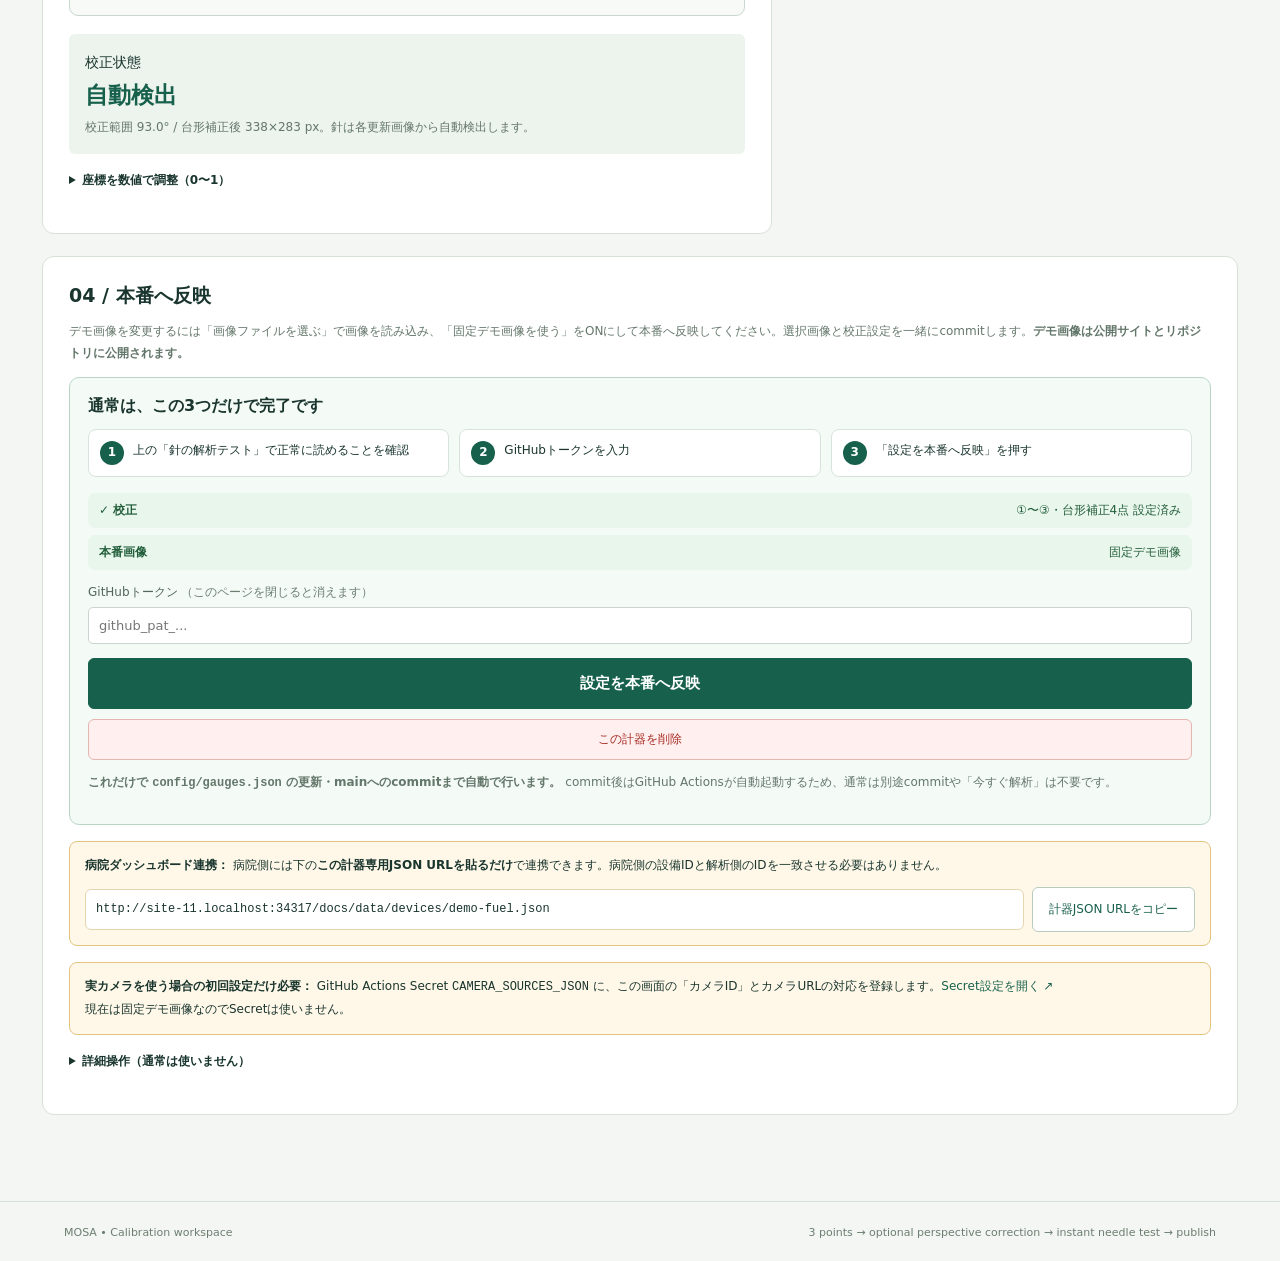
==== commit d006783a: "Clarify update delays and preserve scheduled gauge intervals" ====
--- a/docs/settings.html
+++ b/docs/settings.html
@@ -11,7 +11,7 @@
 <div class="test-box"><div><strong>針の自動認識をここで確認</strong><p class="hint">設定した実行間隔やGitHub Actionsを待ちません。現在表示中の画像を、このブラウザ内ですぐ解析します。まだGitHubへ保存していない設定でも試せます。</p></div><button type="button" id="analyzeTest" class="primary test-button">▶ 針の解析テスト</button><div id="testResult" class="test-result">JavaScriptを読み込み中…</div><div class="hint" id="instantTestVersion">即時解析 UI 2026-10-06</div></div>
 <div class="result">校正状態<br><strong id="previewValue">—</strong><div id="angleInfo" class="hint"></div></div><details><summary>座標を数値で調整（0〜1）</summary><div id="coordinateFields" class="grid2"></div></details><canvas id="analysisCanvas" hidden></canvas></section></div>
 <div><section class="panel"><h2>02 / 設備と換算範囲</h2><div class="grid2"><label>設定ID <span class="muted-inline">（既存のIDも変更できます）</span><input id="id" required pattern="[A-Za-z0-9_-]{1,80}"></label><label>カメラID<input id="camera_id" required pattern="[A-Za-z0-9_-]{1,80}"></label></div><label>名称<input id="name" required maxlength="120"></label><div class="grid2"><label>施設ID<input id="facility_id" required pattern="[A-Za-z0-9_-]{1,80}"></label><label>設備ID<input id="device_id" required pattern="[A-Za-z0-9_-]{1,80}"></label><label>測定対象<select id="type"><option value="water">貯水・水位</option><option value="fuel">燃料残量</option><option value="generator">非常用電源・燃料（旧設定互換）</option></select></label><label>単位<input id="unit" required maxlength="20" value="%"></label><label>① 最小値<input id="min_value" type="number" step="any" required></label><label>③ 最大値<input id="max_value" type="number" step="any" required></label></div><label>①から③への回転方向<select id="direction"><option value="cw">時計回り</option><option value="ccw">反時計回り</option></select></label><p class="hint">値 = 最小値 + 検出した針角度 ÷ ∠①②③ × (最大値 − 最小値)。選択した回転方向で角度を測ります。</p></section>
-<section class="panel"><h2>03 / 本番の自動解析</h2><label>実行間隔（分）<input id="interval_minutes" type="number" min="5" max="10080" step="1" required></label><p class="hint"><strong>この間隔は本番の定期解析だけに使用します。</strong>上の「針の解析テスト」はいつでも即時実行できます。GitHub Actions自体は5分ごとに起動し、設定間隔を過ぎた計器だけを解析します。</p><label><input id="enabled" type="checkbox">定期解析を有効にする</label><label><input id="is_demo" type="checkbox"><strong>本番解析でも固定デモ画像を使う（実カメラを使わない）</strong></label><div id="productionSourceStatus" class="source-status"></div><details><summary>検出の調整</summary><div><label>針の色<select id="polarity"><option value="dark">背景より暗い</option><option value="light">背景より明るい</option></select></label><label>最低信頼度（0〜1）<input id="min_confidence" type="number" min="0" max="1" step="0.01" required></label><div class="grid2"><label>検出開始半径（①・③の平均半径比）<input id="inner_radius" type="number" min="0.1" max="1.2" step="0.01" required></label><label>検出終了半径（①・③の平均半径比）<input id="outer_radius" type="number" min="0.15" max="1.3" step="0.01" required></label></div></div></details></section></div></div>
+<section class="panel"><h2>03 / 本番の自動解析</h2><label>実行間隔（分）<input id="interval_minutes" type="number" min="5" max="10080" step="1" required></label><p class="hint"><strong>この間隔は本番の定期解析だけに使用します。</strong>上の「針の解析テスト」はいつでも即時実行できます。GitHub Actionsへ5分ごとの起動を設定しています。実際の起動は遅れる場合があり、その起動時に設定間隔を過ぎた計器を解析します。</p><label><input id="enabled" type="checkbox">定期解析を有効にする</label><label><input id="is_demo" type="checkbox"><strong>本番解析でも固定デモ画像を使う（実カメラを使わない）</strong></label><div id="productionSourceStatus" class="source-status"></div><details><summary>検出の調整</summary><div><label>針の色<select id="polarity"><option value="dark">背景より暗い</option><option value="light">背景より明るい</option></select></label><label>最低信頼度（0〜1）<input id="min_confidence" type="number" min="0" max="1" step="0.01" required></label><div class="grid2"><label>検出開始半径（①・③の平均半径比）<input id="inner_radius" type="number" min="0.1" max="1.2" step="0.01" required></label><label>検出終了半径（①・③の平均半径比）<input id="outer_radius" type="number" min="0.15" max="1.3" step="0.01" required></label></div></div></details></section></div></div>
 <section class="panel"><h2>04 / 本番へ反映</h2>
 <p class="hint">デモ画像を変更するには「画像ファイルを選ぶ」で画像を読み込み、「固定デモ画像を使う」をONにして本番へ反映してください。選択画像と校正設定を一緒にcommitします。<strong>デモ画像は公開サイトとリポジトリに公開されます。</strong></p>
 <div class="simple-publish">
--- a/docs/assets/style.css
+++ b/docs/assets/style.css
@@ -9,3 +9,5 @@
 .simple-publish{background:#f4faf6;border:1px solid #b9d6c5;border-radius:10px;padding:18px;margin:12px 0 16px}.simple-publish h3{margin:0 0 12px}.publish-steps{display:grid;grid-template-columns:repeat(3,1fr);gap:10px;margin:10px 0 16px}.publish-steps>div{display:flex;align-items:flex-start;gap:9px;padding:11px;background:white;border:1px solid #d7e4db;border-radius:8px;font-size:12px;line-height:1.6}.publish-steps strong{display:flex;align-items:center;justify-content:center;min-width:24px;height:24px;border-radius:50%;background:var(--green);color:white}.publish-main{width:100%;font-size:15px;font-weight:700;padding:15px 18px}.camera-secret-note{background:#fff8e8;border:1px solid #e4c47f;border-radius:8px;padding:13px 15px;font-size:12px;line-height:1.8;margin-bottom:16px}.publish-readiness{display:grid;gap:7px;margin:10px 0 14px}.ready-row{display:flex;justify-content:space-between;gap:12px;padding:9px 11px;border-radius:7px;font-size:12px}.ready-row.ok{background:#e9f6ec;color:#245f3c}.ready-row.warn{background:#fff0ef;color:#9d2d27}.field-invalid{border:2px solid #c33!important;background:#fff6f5!important;box-shadow:0 0 0 2px rgba(195,51,51,.08)}.muted-inline{font-weight:400;color:#6c7e72}@media(max-width:800px){.publish-steps{grid-template-columns:1fr}.ready-row{display:block}.ready-row strong{display:block;margin-bottom:3px}}
 
 .danger-button{background:#fff0ef;color:#a62b22;border-color:#e6b6b1}.publish-delete{width:100%;margin-top:10px}.public-url-row{display:flex;gap:8px;align-items:center;margin-top:10px}.public-url-row code{flex:1;background:#fff;padding:9px 10px;border-radius:6px;border:1px solid #e4d6af;overflow-wrap:anywhere}@media(max-width:800px){.public-url-row{flex-direction:column;align-items:stretch}}
+
+.badge.warn{background:#fff0d3;color:#88591e}
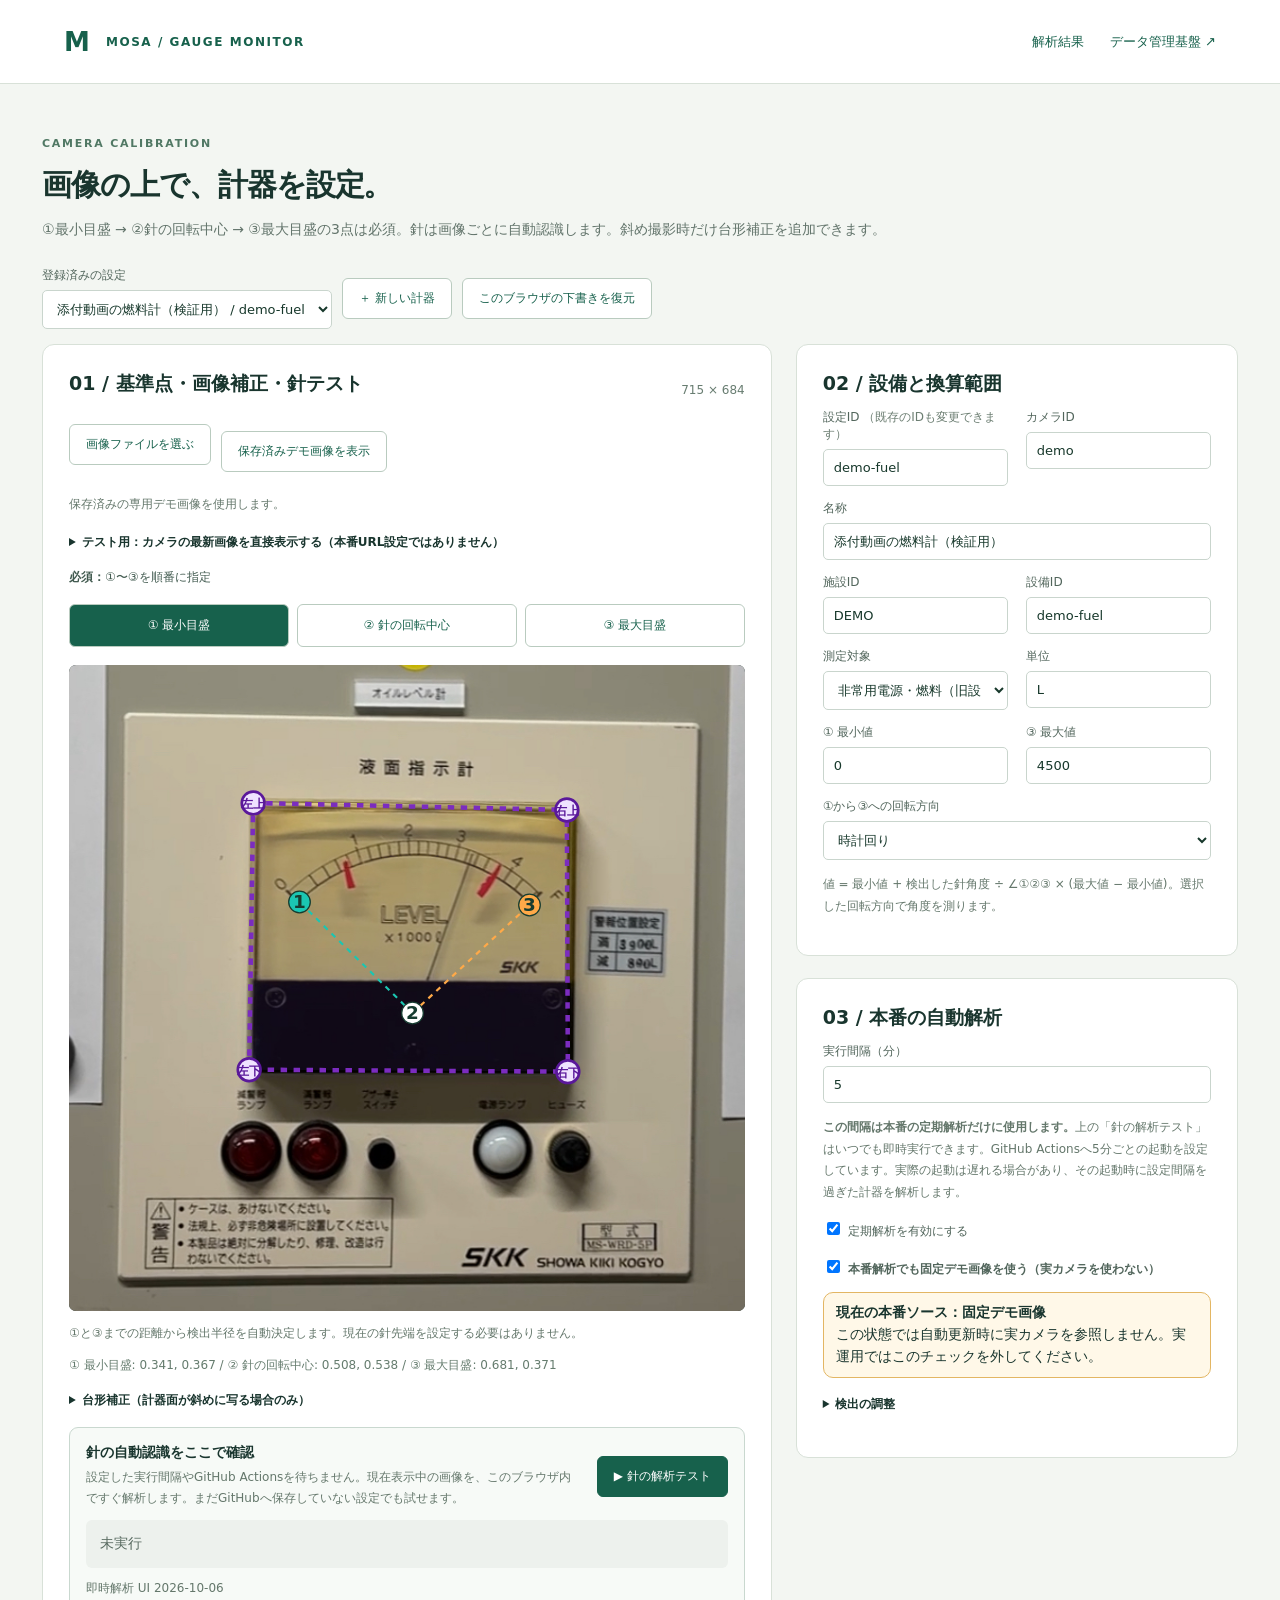
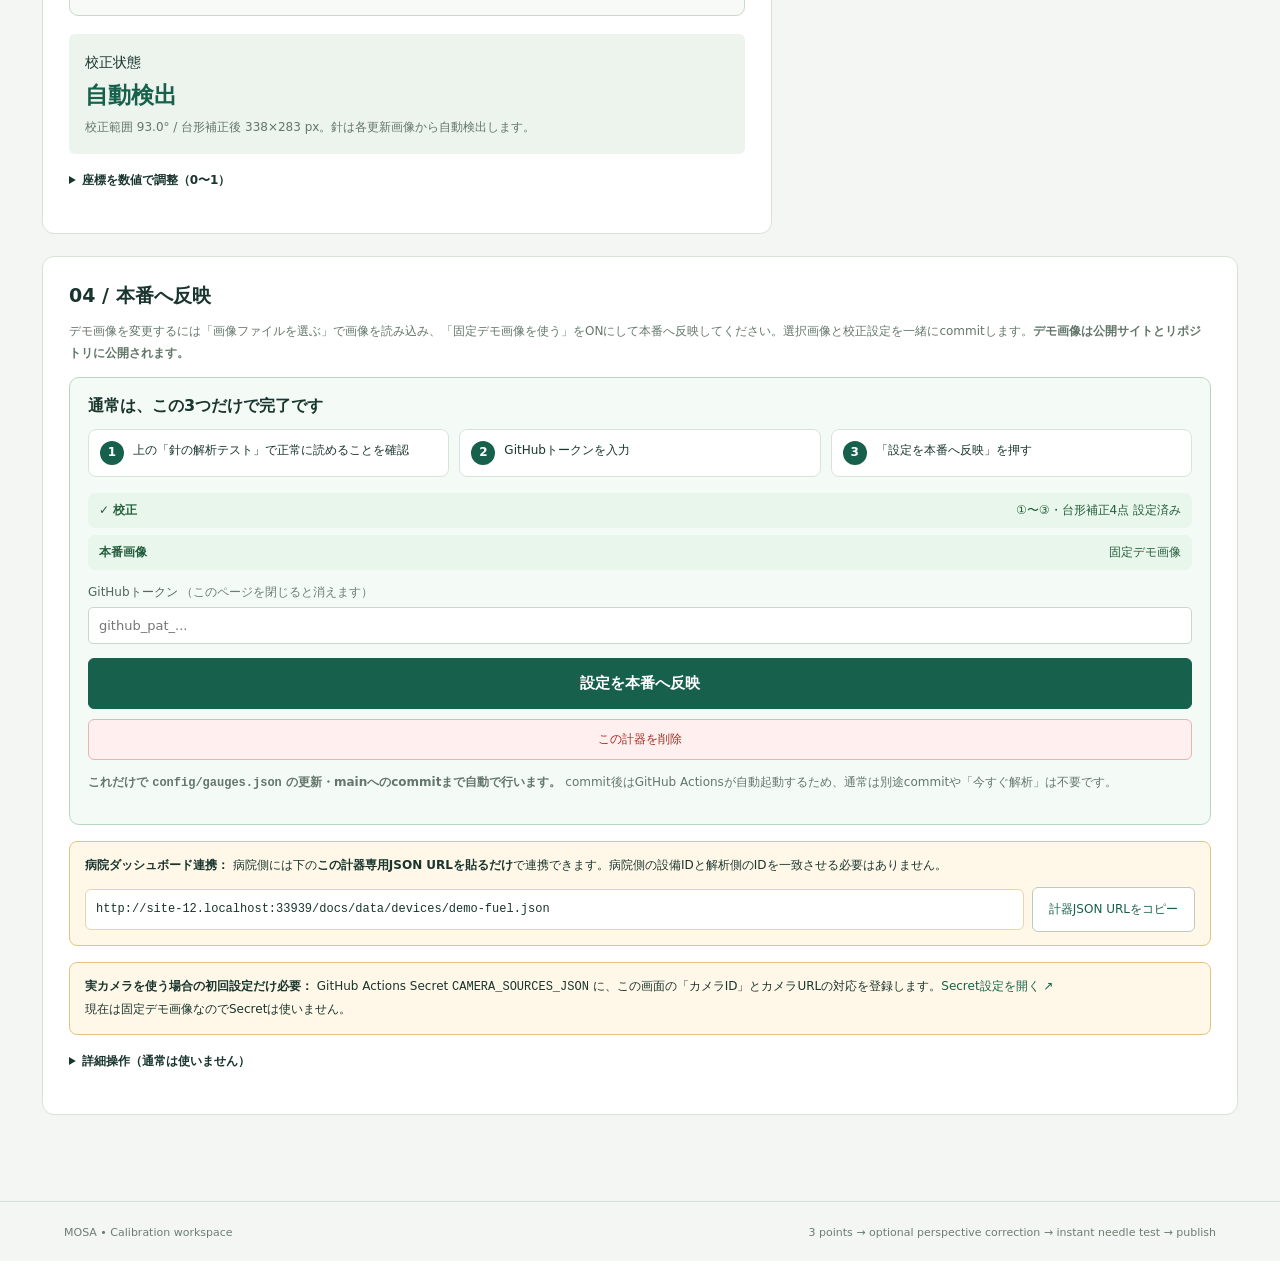
==== commit d0be7cbf: "Round gauge measurements to one decimal place" ====
--- a/docs/settings.html
+++ b/docs/settings.html
@@ -34,4 +34,4 @@
   <div class="toolbar"><button type="button" id="run">GitHub保存済み設定を今すぐ解析</button><button type="button" id="clearToken">トークンを消去</button><a href="https://github.com/MOSA-github/fuel_level_monitoring_system/actions" target="_blank" rel="noopener">Actionsの実行状況 ↗</a></div>
   <p class="hint">「今すぐ解析」はGitHubに最後に保存された設定を使います。画面上の変更を使う場合は、先に「設定を本番へ反映」を押してください。</p>
 </div></details>
-</section></form><div id="status" class="status" role="status" aria-live="polite"></div></main><footer>MOSA • Calibration workspace<span>3 points → optional perspective correction → instant needle test → publish</span></footer><script type="module" src="assets/settings-v20261013.js"></script></body></html>
+</section></form><div id="status" class="status" role="status" aria-live="polite"></div></main><footer>MOSA • Calibration workspace<span>3 points → optional perspective correction → instant needle test → publish</span></footer><script type="module" src="assets/settings-v20261013.js?v=20261013-3"></script></body></html>
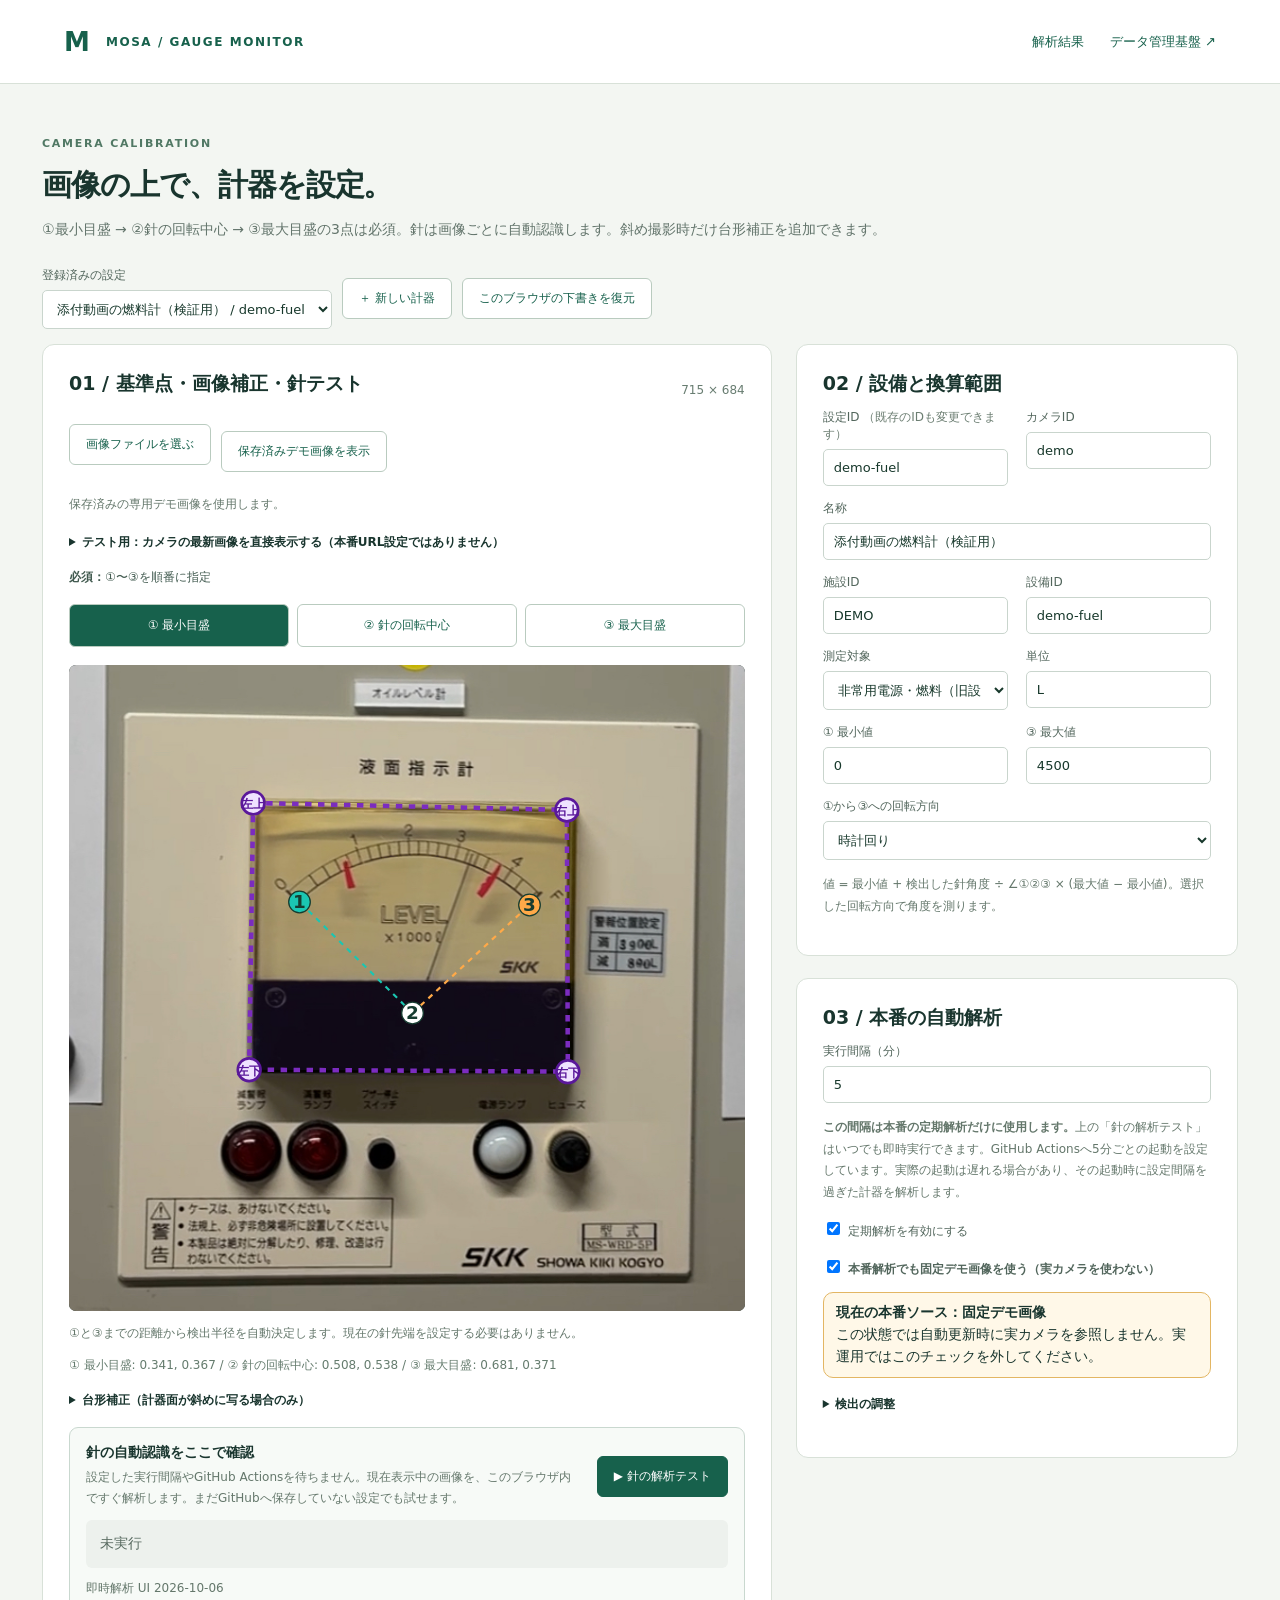
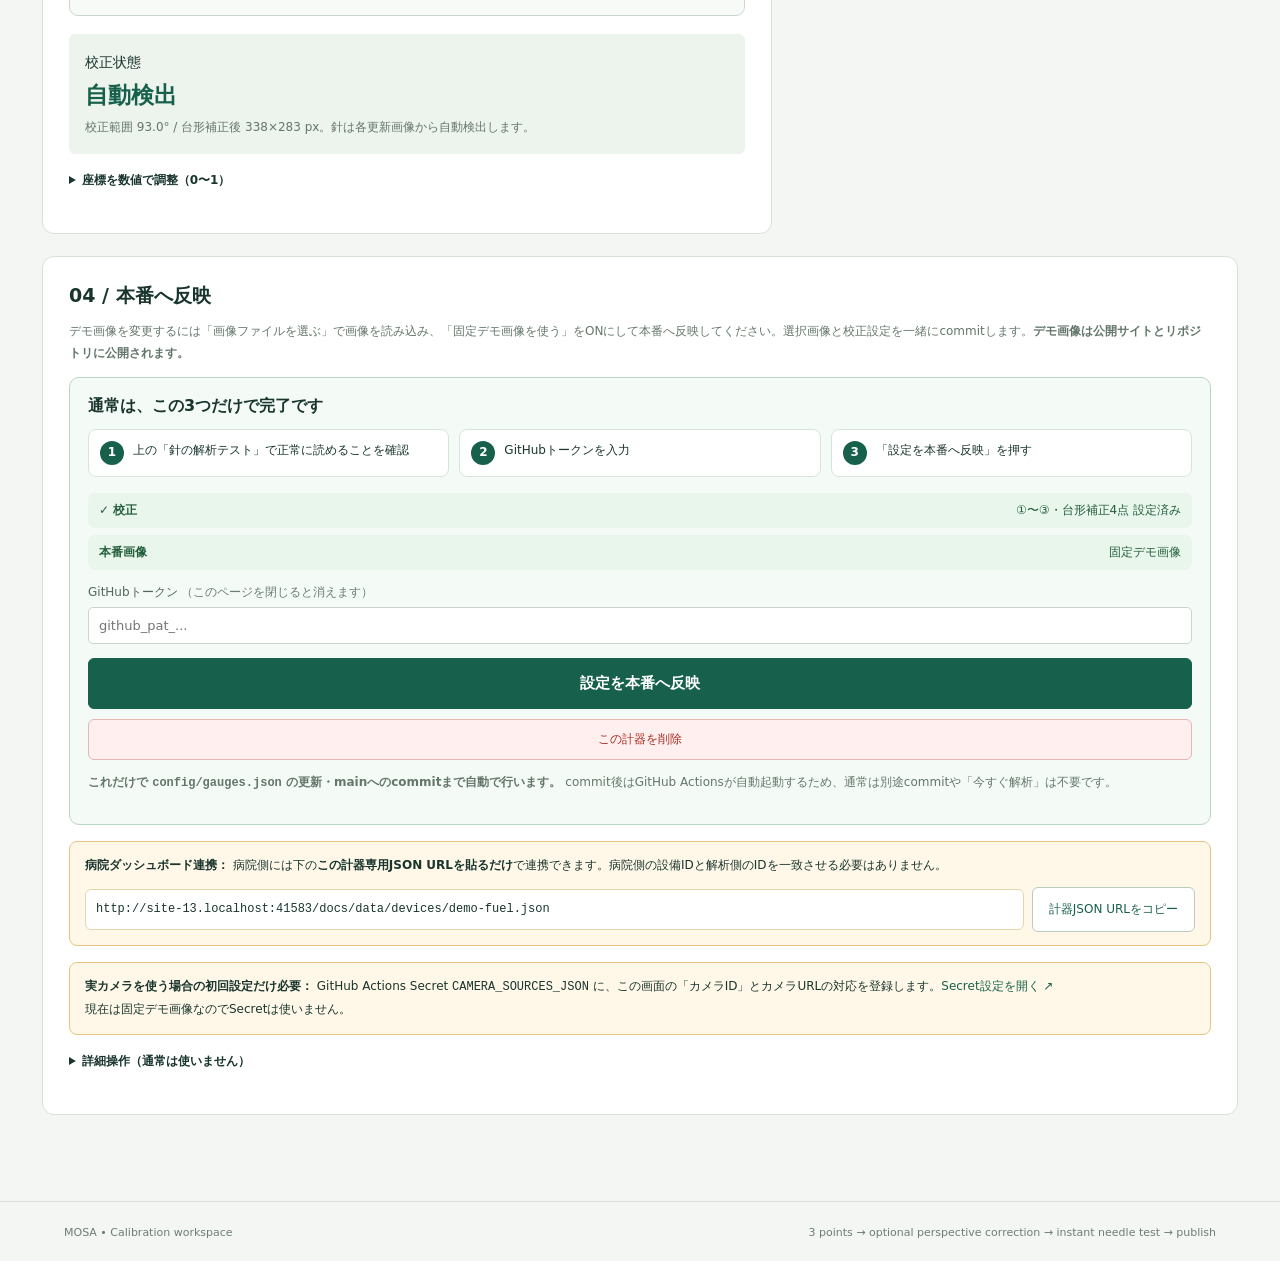
==== commit f78806df: "Add power as a camera gauge measurement type" ====
--- a/docs/settings.html
+++ b/docs/settings.html
@@ -10,7 +10,7 @@
 <details id="perspectiveDetails"><summary>台形補正（計器面が斜めに写る場合のみ）</summary><div><label><input id="perspective_enabled" type="checkbox">台形補正を有効にする</label><p class="hint">正面から撮れていて計器面が長方形ならOFFのままで構いません。ONにした場合、計器の平面部分の四隅を<strong>左上 → 右上 → 右下 → 左下</strong>の順に指定します。①〜③は元画像上で指定したままで、解析時に自動補正します。</p><div id="perspectiveControls"><div class="perspective-buttons"><button type="button" data-warp="tl">左上</button><button type="button" data-warp="tr">右上</button><button type="button" data-warp="br">右下</button><button type="button" data-warp="bl">左下</button></div><div class="toolbar"><button type="button" id="perspectiveFullFrame">画像四隅を初期値にする</button><button type="button" id="clearPerspective">補正点をクリア</button></div><div id="perspectiveStatus" class="source-status"></div><div id="perspectiveList" class="point-list"></div></div></div></details>
 <div class="test-box"><div><strong>針の自動認識をここで確認</strong><p class="hint">設定した実行間隔やGitHub Actionsを待ちません。現在表示中の画像を、このブラウザ内ですぐ解析します。まだGitHubへ保存していない設定でも試せます。</p></div><button type="button" id="analyzeTest" class="primary test-button">▶ 針の解析テスト</button><div id="testResult" class="test-result">JavaScriptを読み込み中…</div><div class="hint" id="instantTestVersion">即時解析 UI 2026-10-06</div></div>
 <div class="result">校正状態<br><strong id="previewValue">—</strong><div id="angleInfo" class="hint"></div></div><details><summary>座標を数値で調整（0〜1）</summary><div id="coordinateFields" class="grid2"></div></details><canvas id="analysisCanvas" hidden></canvas></section></div>
-<div><section class="panel"><h2>02 / 設備と換算範囲</h2><div class="grid2"><label>設定ID <span class="muted-inline">（既存のIDも変更できます）</span><input id="id" required pattern="[A-Za-z0-9_-]{1,80}"></label><label>カメラID<input id="camera_id" required pattern="[A-Za-z0-9_-]{1,80}"></label></div><label>名称<input id="name" required maxlength="120"></label><div class="grid2"><label>施設ID<input id="facility_id" required pattern="[A-Za-z0-9_-]{1,80}"></label><label>設備ID<input id="device_id" required pattern="[A-Za-z0-9_-]{1,80}"></label><label>測定対象<select id="type"><option value="water">貯水・水位</option><option value="fuel">燃料残量</option><option value="generator">非常用電源・燃料（旧設定互換）</option></select></label><label>単位<input id="unit" required maxlength="20" value="%"></label><label>① 最小値<input id="min_value" type="number" step="any" required></label><label>③ 最大値<input id="max_value" type="number" step="any" required></label></div><label>①から③への回転方向<select id="direction"><option value="cw">時計回り</option><option value="ccw">反時計回り</option></select></label><p class="hint">値 = 最小値 + 検出した針角度 ÷ ∠①②③ × (最大値 − 最小値)。選択した回転方向で角度を測ります。</p></section>
+<div><section class="panel"><h2>02 / 設備と換算範囲</h2><div class="grid2"><label>設定ID <span class="muted-inline">（既存のIDも変更できます）</span><input id="id" required pattern="[A-Za-z0-9_-]{1,80}"></label><label>カメラID<input id="camera_id" required pattern="[A-Za-z0-9_-]{1,80}"></label></div><label>名称<input id="name" required maxlength="120"></label><div class="grid2"><label>施設ID<input id="facility_id" required pattern="[A-Za-z0-9_-]{1,80}"></label><label>設備ID<input id="device_id" required pattern="[A-Za-z0-9_-]{1,80}"></label><label>測定対象<select id="type"><option value="water">貯水・水位</option><option value="power">電力</option><option value="fuel">燃料残量</option><option value="generator">非常用電源・燃料（旧設定互換）</option></select></label><label>単位<input id="unit" required maxlength="20" value="%" placeholder="電力：W / kW など"></label><label>① 最小値<input id="min_value" type="number" step="any" required></label><label>③ 最大値<input id="max_value" type="number" step="any" required></label></div><label>①から③への回転方向<select id="direction"><option value="cw">時計回り</option><option value="ccw">反時計回り</option></select></label><p class="hint">値 = 最小値 + 検出した針角度 ÷ ∠①②③ × (最大値 − 最小値)。選択した回転方向で角度を測ります。</p></section>
 <section class="panel"><h2>03 / 本番の自動解析</h2><label>実行間隔（分）<input id="interval_minutes" type="number" min="5" max="10080" step="1" required></label><p class="hint"><strong>この間隔は本番の定期解析だけに使用します。</strong>上の「針の解析テスト」はいつでも即時実行できます。GitHub Actionsへ5分ごとの起動を設定しています。実際の起動は遅れる場合があり、その起動時に設定間隔を過ぎた計器を解析します。</p><label><input id="enabled" type="checkbox">定期解析を有効にする</label><label><input id="is_demo" type="checkbox"><strong>本番解析でも固定デモ画像を使う（実カメラを使わない）</strong></label><div id="productionSourceStatus" class="source-status"></div><details><summary>検出の調整</summary><div><label>針の色<select id="polarity"><option value="dark">背景より暗い</option><option value="light">背景より明るい</option></select></label><label>最低信頼度（0〜1）<input id="min_confidence" type="number" min="0" max="1" step="0.01" required></label><div class="grid2"><label>検出開始半径（①・③の平均半径比）<input id="inner_radius" type="number" min="0.1" max="1.2" step="0.01" required></label><label>検出終了半径（①・③の平均半径比）<input id="outer_radius" type="number" min="0.15" max="1.3" step="0.01" required></label></div></div></details></section></div></div>
 <section class="panel"><h2>04 / 本番へ反映</h2>
 <p class="hint">デモ画像を変更するには「画像ファイルを選ぶ」で画像を読み込み、「固定デモ画像を使う」をONにして本番へ反映してください。選択画像と校正設定を一緒にcommitします。<strong>デモ画像は公開サイトとリポジトリに公開されます。</strong></p>
@@ -34,4 +34,4 @@
   <div class="toolbar"><button type="button" id="run">GitHub保存済み設定を今すぐ解析</button><button type="button" id="clearToken">トークンを消去</button><a href="https://github.com/MOSA-github/fuel_level_monitoring_system/actions" target="_blank" rel="noopener">Actionsの実行状況 ↗</a></div>
   <p class="hint">「今すぐ解析」はGitHubに最後に保存された設定を使います。画面上の変更を使う場合は、先に「設定を本番へ反映」を押してください。</p>
 </div></details>
-</section></form><div id="status" class="status" role="status" aria-live="polite"></div></main><footer>MOSA • Calibration workspace<span>3 points → optional perspective correction → instant needle test → publish</span></footer><script type="module" src="assets/settings-v20261013.js?v=20261013-3"></script></body></html>
+</section></form><div id="status" class="status" role="status" aria-live="polite"></div></main><footer>MOSA • Calibration workspace<span>3 points → optional perspective correction → instant needle test → publish</span></footer><script type="module" src="assets/settings-v20261013.js?v=20261013-4"></script></body></html>
